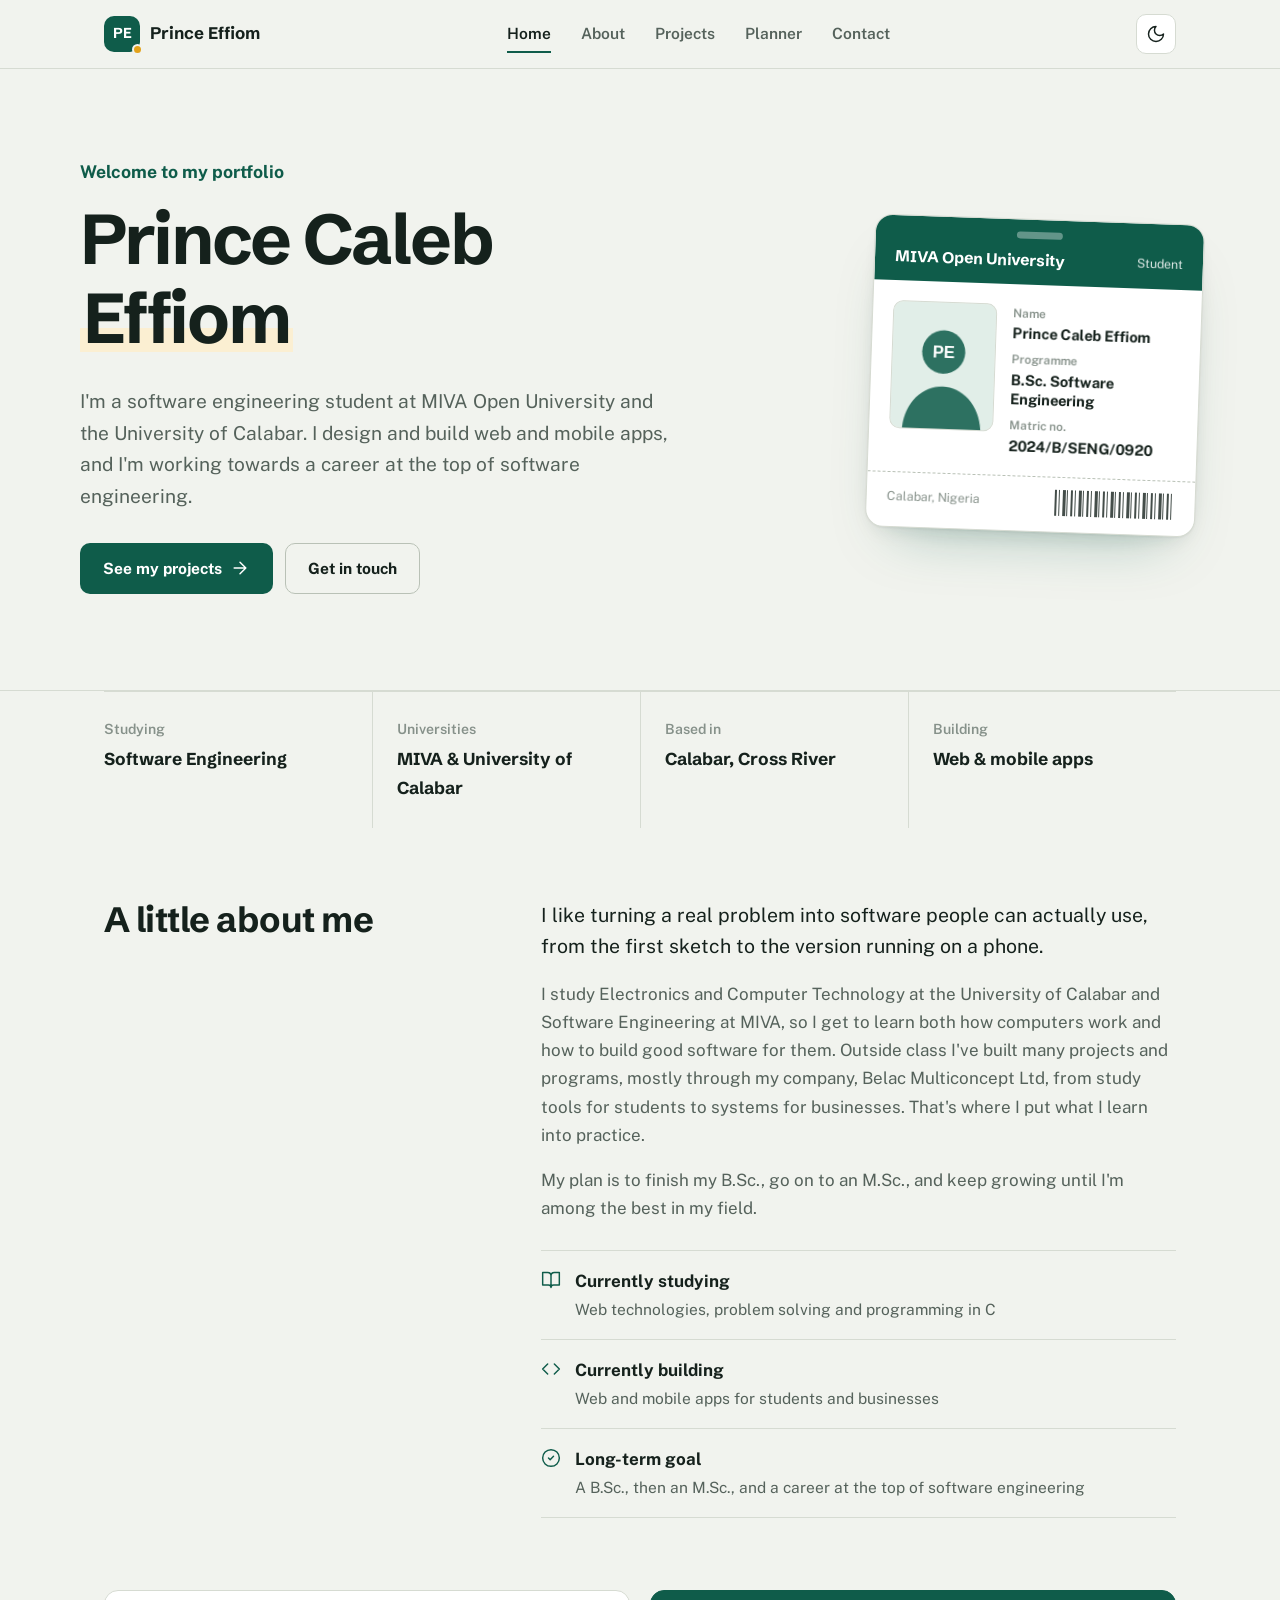
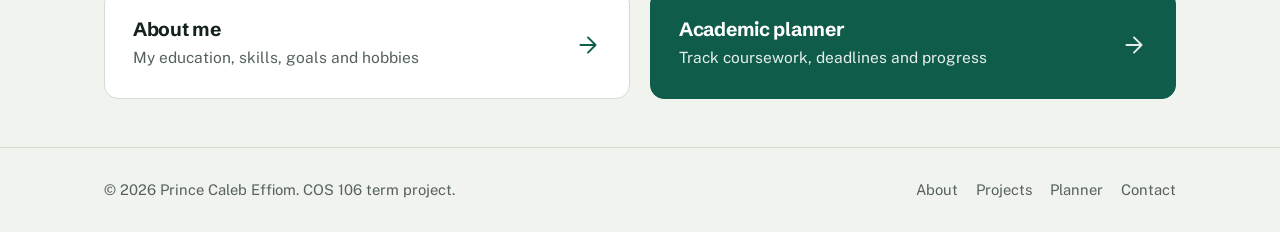
==== index.html @ 169dd429 "COS 106 portfolio and academic planner website" ====
<!DOCTYPE html>
<html lang="en">
<head>
  <meta charset="UTF-8">
  <meta name="viewport" content="width=device-width, initial-scale=1">
  <title>Prince Caleb Effiom | Software Engineering Student</title>
  <meta name="description" content="Portfolio of Prince Caleb Effiom, a Software Engineering student at MIVA Open University who builds web and mobile products in Calabar.">
  <link rel="icon" href="images/favicon.svg" type="image/svg+xml">
  <link rel="preconnect" href="https://fonts.googleapis.com">
  <link rel="preconnect" href="https://fonts.gstatic.com" crossorigin>
  <link href="https://fonts.googleapis.com/css2?family=Public+Sans:wght@400;500;600;700&family=Schibsted+Grotesk:wght@500;600;700;800&display=swap" rel="stylesheet">
  <link rel="stylesheet" href="css/style.css">
  <script src="js/main.js"></script>
</head>
<body>
  <a class="skip-link" href="#main">Skip to content</a>

  <header class="site-header">
    <nav class="container nav-bar" aria-label="Main">
      <a class="brand" href="index.html">
        <span class="brand-mark" aria-hidden="true">PE</span>
        <span>Prince Effiom</span>
      </a>
      <ul class="nav-links" id="nav-links">
        <li><a href="index.html" aria-current="page">Home</a></li>
        <li><a href="about.html">About</a></li>
        <li><a href="projects.html">Projects</a></li>
        <li><a href="planner.html">Planner</a></li>
        <li><a href="contact.html">Contact</a></li>
      </ul>
      <div class="nav-tools">
        <button class="icon-btn theme-toggle" type="button" aria-label="Switch theme">
          <svg class="icon icon-moon" viewBox="0 0 24 24" aria-hidden="true"><path d="M12 3a6 6 0 0 0 9 9 9 9 0 1 1-9-9Z"/></svg>
          <svg class="icon icon-sun" viewBox="0 0 24 24" aria-hidden="true"><circle cx="12" cy="12" r="4"/><path d="M12 2v2M12 20v2M4.93 4.93l1.41 1.41M17.66 17.66l1.41 1.41M2 12h2M20 12h2M6.34 17.66l-1.41 1.41M19.07 4.93l-1.41 1.41"/></svg>
        </button>
        <button class="icon-btn menu-toggle" type="button" aria-label="Open menu" aria-expanded="false" aria-controls="nav-links">
          <svg class="icon icon-menu" viewBox="0 0 24 24" aria-hidden="true"><path d="M4 6h16M4 12h16M4 18h16"/></svg>
          <svg class="icon icon-close" viewBox="0 0 24 24" aria-hidden="true"><path d="M18 6 6 18M6 6l12 12"/></svg>
        </button>
      </div>
    </nav>
  </header>

  <main id="main">
    <section class="hero">
      <div class="container hero-grid">
        <div class="hero-copy">
          <p class="hello">Welcome to my portfolio</p>
          <h1><span>Prince Caleb</span> <span class="marked">Effiom</span></h1>
          <p class="welcome">I'm a software engineering student at MIVA Open University and the University of Calabar. I design and build web and mobile apps, and I'm working towards a career at the top of software engineering.</p>
          <div class="hero-actions">
            <a class="btn btn-primary" href="projects.html">
              See my projects
              <svg class="icon" viewBox="0 0 24 24" aria-hidden="true"><path d="M5 12h14M12 5l7 7-7 7"/></svg>
            </a>
            <a class="btn btn-ghost" href="contact.html">Get in touch</a>
          </div>
        </div>

        <div class="id-card-wrap">
          <figure class="id-card">
            <div class="id-head">
              <strong>MIVA Open University</strong>
              <span>Student</span>
            </div>
            <div class="id-body">
              <img src="images/profile.svg" alt="Photo of Prince Caleb Effiom" width="104" height="128">
              <dl>
                <div><dt>Name</dt><dd>Prince Caleb Effiom</dd></div>
                <div><dt>Programme</dt><dd>B.Sc. Software Engineering</dd></div>
                <div><dt>Matric no.</dt><dd>2024/B/SENG/0920</dd></div>
              </dl>
            </div>
            <figcaption class="id-foot">
              <small>Calabar, Nigeria</small>
              <span class="barcode" aria-hidden="true"></span>
            </figcaption>
          </figure>
        </div>
      </div>
    </section>

    <section class="container" aria-label="Key facts">
      <dl class="facts">
        <div><dt>Studying</dt><dd>Software Engineering</dd></div>
        <div><dt>Universities</dt><dd>MIVA &amp; University of Calabar</dd></div>
        <div><dt>Based in</dt><dd>Calabar, Cross River</dd></div>
        <div><dt>Building</dt><dd>Web &amp; mobile apps</dd></div>
      </dl>
    </section>

    <section class="section">
      <div class="container bio-grid">
        <h2>A little about me</h2>
        <div class="bio-text">
          <p>I like turning a real problem into software people can actually use, from the first sketch to the version running on a phone.</p>
          <p>I study Electronics and Computer Technology at the University of Calabar and Software Engineering at MIVA, so I get to learn both how computers work and how to build good software for them. Outside class I've built many projects and programs, mostly through my company, Belac Multiconcept Ltd, from study tools for students to systems for businesses. That's where I put what I learn into practice.</p>
          <p>My plan is to finish my B.Sc., go on to an M.Sc., and keep growing until I'm among the best in my field.</p>
          <ul class="focus-list">
            <li>
              <svg class="icon" viewBox="0 0 24 24" aria-hidden="true"><path d="M2 3h6a4 4 0 0 1 4 4v14a3 3 0 0 0-3-3H2zM22 3h-6a4 4 0 0 0-4 4v14a3 3 0 0 1 3-3h7z"/></svg>
              <div><strong>Currently studying</strong><span>Web technologies, problem solving and programming in C</span></div>
            </li>
            <li>
              <svg class="icon" viewBox="0 0 24 24" aria-hidden="true"><path d="m16 18 6-6-6-6M8 6l-6 6 6 6"/></svg>
              <div><strong>Currently building</strong><span>Web and mobile apps for students and businesses</span></div>
            </li>
            <li>
              <svg class="icon" viewBox="0 0 24 24" aria-hidden="true"><circle cx="12" cy="12" r="10"/><path d="m9 12 2 2 4-4"/></svg>
              <div><strong>Long-term goal</strong><span>A B.Sc., then an M.Sc., and a career at the top of software engineering</span></div>
            </li>
          </ul>
        </div>
      </div>
    </section>

    <section class="container" aria-label="Explore the site">
      <div class="next-links">
        <a class="next-link" href="about.html">
          <div>
            <h3>About me</h3>
            <p>My education, skills, goals and hobbies</p>
          </div>
          <svg class="icon" viewBox="0 0 24 24" aria-hidden="true"><path d="M5 12h14M12 5l7 7-7 7"/></svg>
        </a>
        <a class="next-link alt" href="planner.html">
          <div>
            <h3>Academic planner</h3>
            <p>Track coursework, deadlines and progress</p>
          </div>
          <svg class="icon" viewBox="0 0 24 24" aria-hidden="true"><path d="M5 12h14M12 5l7 7-7 7"/></svg>
        </a>
      </div>
    </section>
  </main>

  <footer class="site-footer">
    <div class="container footer-row">
      <p>&copy; <span id="year">2026</span> Prince Caleb Effiom. COS 106 term project.</p>
      <ul class="footer-links">
        <li><a href="about.html">About</a></li>
        <li><a href="projects.html">Projects</a></li>
        <li><a href="planner.html">Planner</a></li>
        <li><a href="contact.html">Contact</a></li>
      </ul>
    </div>
  </footer>
</body>
</html>
---- css/style.css ----
/* COS 106 portfolio - main stylesheet */

/* colour tokens */
:root {
  --bg: #f1f3ee;
  --bg-sunk: #e7eae3;
  --surface: #ffffff;
  --ink: #15211c;
  --muted: #55625b;
  --faint: #86918a;
  --line: #d6dbd2;
  --line-strong: #b9c1b6;
  --green: #0f5c4a;
  --green-dark: #0a4537;
  --green-soft: #e1eee8;
  --gold: #e3a21a;
  --gold-soft: #fbefd2;
  --danger: #c23b3b;
  --danger-soft: #f8e3e1;
  --ok: #1f7a4d;
  --on-green: #ffffff;
  --shadow: 0 1px 2px rgba(21, 33, 28, 0.06), 0 8px 24px -12px rgba(21, 33, 28, 0.18);
  --radius: 14px;
  color-scheme: light;
}

:root[data-theme="dark"] {
  --bg: #0f1613;
  --bg-sunk: #0b110e;
  --surface: #17211d;
  --ink: #e6ece8;
  --muted: #a3b0a9;
  --faint: #6f7c75;
  --line: #26332d;
  --line-strong: #3a4a42;
  --green: #4fc3a1;
  --green-dark: #7fd8bc;
  --green-soft: #173229;
  --gold: #f2b84b;
  --gold-soft: #3a2f17;
  --danger: #f07a72;
  --danger-soft: #3a1d1b;
  --ok: #5fd39a;
  --on-green: #0b1a14;
  --shadow: 0 1px 2px rgba(0, 0, 0, 0.3), 0 12px 28px -16px rgba(0, 0, 0, 0.6);
  color-scheme: dark;
}

/* base */
*,
*::before,
*::after { box-sizing: border-box; }

html { scroll-behavior: smooth; -webkit-text-size-adjust: 100%; }

body {
  margin: 0;
  min-height: 100vh;
  display: flex;
  flex-direction: column;
  background: var(--bg);
  color: var(--ink);
  font-family: "Public Sans", system-ui, sans-serif;
  font-size: 1.0625rem;
  line-height: 1.65;
  overflow-x: hidden;
  transition: background-color 0.3s ease, color 0.3s ease;
}

img, video { max-width: 100%; height: auto; display: block; }

h1, h2, h3 {
  font-family: "Schibsted Grotesk", "Public Sans", sans-serif;
  line-height: 1.12;
  letter-spacing: -0.015em;
  margin: 0 0 0.55em;
  font-weight: 700;
}
h1 { font-size: clamp(2.5rem, 6.4vw, 4.4rem); letter-spacing: -0.03em; }
h2 { font-size: clamp(1.6rem, 3.2vw, 2.2rem); }
h3 { font-size: 1.2rem; }
p { margin: 0 0 1em; }

a { color: var(--green); text-underline-offset: 3px; text-decoration-thickness: 1.5px; }
a:hover { color: var(--green-dark); }

:focus-visible {
  outline: 3px solid var(--gold);
  outline-offset: 2px;
  border-radius: 6px;
}

.skip-link {
  position: absolute;
  left: 16px;
  top: -60px;
  padding: 10px 16px;
  background: var(--ink);
  color: var(--bg);
  border-radius: 10px;
  z-index: 100;
  transition: top 0.2s ease;
}
.skip-link:focus { top: 12px; color: var(--bg); }

.container {
  width: 100%;
  max-width: 1120px;
  margin: 0 auto;
  padding: 0 24px;
}

main { flex: 1; }

.icon {
  width: 20px;
  height: 20px;
  fill: none;
  stroke: currentColor;
  stroke-width: 1.75;
  stroke-linecap: round;
  stroke-linejoin: round;
  flex-shrink: 0;
}

/* yellow highlight behind my surname */
.marked {
  background: linear-gradient(transparent 62%, var(--gold-soft) 62%, var(--gold-soft) 92%, transparent 92%);
  padding: 0 0.04em;
}

/* header & navigation */
.site-header {
  position: sticky;
  top: 0;
  z-index: 50;
  background: color-mix(in srgb, var(--bg) 88%, transparent);
  backdrop-filter: blur(10px);
  -webkit-backdrop-filter: blur(10px);
  border-bottom: 1px solid var(--line);
}

.nav-bar {
  display: flex;
  align-items: center;
  justify-content: space-between;
  gap: 16px;
  height: 68px;
}

.brand {
  display: flex;
  align-items: center;
  gap: 10px;
  color: var(--ink);
  text-decoration: none;
  font-family: "Schibsted Grotesk", sans-serif;
  font-weight: 700;
  font-size: 1.05rem;
}
.brand:hover { color: var(--ink); }
.brand-mark {
  width: 36px;
  height: 36px;
  border-radius: 10px;
  display: grid;
  place-items: center;
  background: var(--green);
  color: var(--on-green);
  font-size: 0.9rem;
  position: relative;
}
.brand-mark::after {
  content: "";
  position: absolute;
  right: -3px;
  bottom: -3px;
  width: 11px;
  height: 11px;
  border-radius: 50%;
  background: var(--gold);
  border: 2px solid var(--bg);
}

.nav-links {
  display: flex;
  align-items: center;
  gap: 2px;
  list-style: none;
  margin: 0;
  padding: 0;
}
.nav-links a {
  position: relative;
  display: block;
  padding: 8px 14px;
  color: var(--muted);
  text-decoration: none;
  font-weight: 600;
  font-size: 0.97rem;
  transition: color 0.2s ease;
}
.nav-links a::after {
  content: "";
  position: absolute;
  left: 14px;
  right: 14px;
  bottom: 2px;
  height: 2px;
  background: var(--gold);
  transform: scaleX(0);
  transform-origin: left;
  transition: transform 0.3s ease;
}
.nav-links a:hover { color: var(--ink); }
.nav-links a:hover::after { transform: scaleX(1); }
.nav-links a[aria-current="page"] { color: var(--ink); }
.nav-links a[aria-current="page"]::after { transform: scaleX(1); background: var(--green); }

.nav-tools { display: flex; align-items: center; gap: 8px; }

.icon-btn {
  width: 40px;
  height: 40px;
  display: grid;
  place-items: center;
  border-radius: 10px;
  border: 1px solid var(--line);
  background: var(--surface);
  color: var(--ink);
  cursor: pointer;
  transition: border-color 0.2s ease;
}
.icon-btn:hover { border-color: var(--line-strong); }

.theme-toggle .icon-sun { display: none; }
:root[data-theme="dark"] .theme-toggle .icon-sun { display: block; }
:root[data-theme="dark"] .theme-toggle .icon-moon { display: none; }

.menu-toggle { display: none; }
.menu-toggle .icon-close { display: none; }
.menu-toggle[aria-expanded="true"] .icon-close { display: block; }
.menu-toggle[aria-expanded="true"] .icon-menu { display: none; }

/* buttons */
.btn {
  display: inline-flex;
  align-items: center;
  justify-content: center;
  gap: 8px;
  padding: 12px 22px;
  border-radius: 10px;
  border: 1.5px solid transparent;
  font: inherit;
  font-weight: 700;
  font-size: 0.97rem;
  text-decoration: none;
  cursor: pointer;
  transition: background-color 0.2s ease, border-color 0.2s ease, color 0.2s ease;
}
.btn-primary { background: var(--green); color: var(--on-green); }
.btn-primary:hover { background: var(--green-dark); color: var(--on-green); }
.btn-ghost { background: transparent; color: var(--ink); border-color: var(--line-strong); }
.btn-ghost:hover { color: var(--ink); border-color: var(--ink); }
.btn-sm { padding: 8px 14px; font-size: 0.9rem; }
.btn-block { width: 100%; }

/* page sections */
.section { padding: 72px 0; }
.section + .section { padding-top: 0; }
.page-head + .section { padding-top: 48px; }

.page-head {
  padding: 64px 0 36px;
  border-bottom: 1px solid var(--line);
  margin-bottom: 8px;
}
.page-head h1 { font-size: clamp(2.2rem, 5vw, 3.4rem); max-width: 18ch; }
.page-head p { color: var(--muted); font-size: 1.15rem; max-width: 60ch; margin: 0; }

.section-title {
  display: flex;
  align-items: baseline;
  justify-content: space-between;
  gap: 16px;
  margin-bottom: 24px;
}
.section-title h2 { margin: 0; }
.section-title p { margin: 0; color: var(--muted); }

.panel {
  background: var(--surface);
  border: 1px solid var(--line);
  border-radius: var(--radius);
  padding: 28px;
  box-shadow: var(--shadow);
}
.panel h2 { font-size: 1.4rem; }

/* home */
.hero { border-bottom: 1px solid var(--line); }

.hero-grid {
  display: grid;
  grid-template-columns: 1.3fr 0.7fr;
  align-items: center;
  gap: 56px;
  padding: 88px 0 96px;
}

.hello { color: var(--green); font-weight: 700; font-size: 1.1rem; margin-bottom: 14px; }
.hero h1 { margin-bottom: 0.4em; }
.hero h1 span { display: block; width: fit-content; }
.hero .welcome { font-size: 1.2rem; color: var(--muted); max-width: 50ch; margin-bottom: 30px; }
.hero-actions { display: flex; flex-wrap: wrap; gap: 12px; }

/* id card in the hero */
.id-card {
  position: relative;
  width: min(330px, 100%);
  justify-self: end;
  margin: 0;
  background: var(--surface);
  border: 1px solid var(--line);
  border-radius: 18px;
  box-shadow: var(--shadow), 0 30px 60px -30px rgba(15, 92, 74, 0.35);
  overflow: hidden;
  transform: rotate(2deg);
  transition: transform 0.5s ease;
}
.id-card:hover { transform: rotate(0deg); }
.id-card::before {
  /* lanyard slot */
  content: "";
  position: absolute;
  top: 12px;
  left: 50%;
  width: 46px;
  height: 7px;
  margin-left: -23px;
  border-radius: 6px;
  background: rgba(255, 255, 255, 0.35);
}
.id-head {
  background: var(--green);
  color: var(--on-green);
  padding: 30px 20px 14px;
  display: flex;
  justify-content: space-between;
  align-items: flex-end;
  gap: 10px;
}
:root[data-theme="dark"] .id-head { background: #1d4a3d; color: #e6ece8; }
.id-head strong { font-family: "Schibsted Grotesk", sans-serif; font-size: 0.98rem; line-height: 1.2; }
.id-head span { font-size: 0.78rem; opacity: 0.85; white-space: nowrap; }
.id-body { padding: 20px; display: grid; grid-template-columns: 104px 1fr; gap: 16px; align-items: start; }
.id-body img {
  width: 104px;
  height: 128px;
  object-fit: cover;
  border-radius: 10px;
  background: var(--bg-sunk);
  border: 1px solid var(--line);
}
.id-body dl { margin: 0; display: grid; gap: 8px; }
.id-body dt { font-size: 0.74rem; color: var(--faint); font-weight: 600; }
.id-body dd { margin: 0; font-weight: 700; font-size: 0.92rem; line-height: 1.3; overflow-wrap: anywhere; }
.id-foot {
  display: flex;
  justify-content: space-between;
  align-items: center;
  gap: 12px;
  padding: 12px 20px 16px;
  border-top: 1px dashed var(--line-strong);
}
.id-foot small { color: var(--faint); font-size: 0.78rem; }
.barcode {
  height: 26px;
  width: 120px;
  background: repeating-linear-gradient(90deg,
    var(--ink) 0 2px, transparent 2px 4px,
    var(--ink) 4px 5px, transparent 5px 8px,
    var(--ink) 8px 11px, transparent 11px 12px,
    var(--ink) 12px 13px, transparent 13px 16px);
  opacity: 0.8;
}

/* key facts */
.facts {
  display: grid;
  grid-template-columns: repeat(4, 1fr);
  margin: 0;
  border-top: 1px solid var(--line);
}
.facts div { padding: 26px 24px 26px 0; }
.facts div + div { padding-left: 24px; border-left: 1px solid var(--line); }
.facts dt { color: var(--faint); font-size: 0.88rem; font-weight: 600; margin-bottom: 4px; }
.facts dd { margin: 0; font-family: "Schibsted Grotesk", sans-serif; font-weight: 700; font-size: 1.08rem; }

.bio-grid {
  display: grid;
  grid-template-columns: 0.75fr 1.25fr;
  gap: 56px;
  align-items: start;
}
.bio-text p { color: var(--muted); }
.bio-text p:first-child { color: var(--ink); font-size: 1.22rem; line-height: 1.55; }

.focus-list {
  list-style: none;
  margin: 28px 0 0;
  padding: 0;
  border-top: 1px solid var(--line);
}
.focus-list li {
  display: flex;
  gap: 14px;
  align-items: flex-start;
  padding: 16px 0;
  border-bottom: 1px solid var(--line);
}
.focus-list .icon { color: var(--green); margin-top: 3px; }
.focus-list strong { display: block; }
.focus-list span { color: var(--muted); font-size: 0.97rem; }

.next-links {
  display: grid;
  grid-template-columns: repeat(2, 1fr);
  gap: 20px;
}
.next-link {
  display: flex;
  justify-content: space-between;
  align-items: center;
  gap: 16px;
  padding: 28px;
  border-radius: var(--radius);
  border: 1px solid var(--line);
  background: var(--surface);
  color: var(--ink);
  text-decoration: none;
  transition: border-color 0.25s ease;
}
.next-link:hover { color: var(--ink); border-color: var(--green); }
.next-link h3 { margin-bottom: 4px; }
.next-link p { margin: 0; color: var(--muted); font-size: 0.97rem; }
.next-link .icon { width: 26px; height: 26px; color: var(--green); transition: transform 0.3s ease; }
.next-link:hover .icon { transform: translateX(4px); }
.next-link.alt { background: var(--green); border-color: var(--green); color: var(--on-green); }
.next-link.alt:hover { color: var(--on-green); border-color: var(--green-dark); background: var(--green-dark); }
.next-link.alt p, .next-link.alt .icon { color: var(--on-green); opacity: 0.9; }

/* about */
.about-grid {
  display: grid;
  grid-template-columns: 1fr 1fr;
  gap: 24px;
}

.timeline { list-style: none; margin: 0; padding: 0 0 0 28px; position: relative; }
.timeline::before {
  content: "";
  position: absolute;
  left: 6px;
  top: 10px;
  bottom: 10px;
  width: 2px;
  background: var(--line-strong);
}
.timeline li { position: relative; padding-bottom: 26px; }
.timeline li:last-child { padding-bottom: 0; }
.timeline li::before {
  content: "";
  position: absolute;
  left: -28px;
  top: 7px;
  width: 14px;
  height: 14px;
  border-radius: 50%;
  background: var(--surface);
  border: 3px solid var(--green);
}
.timeline li.current::before { background: var(--gold); border-color: var(--gold); }
.timeline .when { color: var(--faint); font-size: 0.9rem; font-weight: 600; }
.timeline h3 { margin: 2px 0 4px; }
.timeline p { color: var(--muted); margin: 0; font-size: 0.98rem; }

.aims { margin: 0; padding-left: 1.2em; color: var(--muted); }
.aims li { margin-bottom: 10px; }
.aims li::marker { color: var(--gold); }

/* skills table */
.table-wrap {
  overflow-x: auto;
  border: 1px solid var(--line);
  border-radius: var(--radius);
  background: var(--surface);
  box-shadow: var(--shadow);
}
table { width: 100%; border-collapse: collapse; min-width: 600px; }
caption {
  caption-side: bottom;
  text-align: left;
  padding: 14px 24px;
  color: var(--faint);
  font-size: 0.9rem;
  border-top: 1px solid var(--line);
}
th, td { padding: 14px 24px; text-align: left; vertical-align: middle; }
thead th {
  background: var(--bg-sunk);
  color: var(--muted);
  font-size: 0.88rem;
  font-weight: 700;
}
tbody tr { transition: background-color 0.2s ease; }
tbody tr:hover { background: var(--green-soft); }
tbody tr + tr td, tbody tr + tr th { border-top: 1px solid var(--line); }
tbody th { font-weight: 700; }
td.used { color: var(--muted); font-size: 0.97rem; }

.level {
  display: inline-flex;
  align-items: center;
  gap: 8px;
  white-space: nowrap;
  font-size: 0.9rem;
  font-weight: 600;
}
.level i {
  display: inline-block;
  width: 8px;
  height: 8px;
  border-radius: 50%;
  background: var(--line-strong);
}
.level i.on { background: var(--green); }

.hobbies {
  display: flex;
  flex-wrap: wrap;
  gap: 10px;
  list-style: none;
  margin: 0;
  padding: 0;
}
.hobbies li {
  display: inline-flex;
  align-items: center;
  gap: 8px;
  padding: 9px 16px;
  border-radius: 999px;
  border: 1px solid var(--line-strong);
  background: var(--surface);
  font-weight: 600;
  font-size: 0.95rem;
}
.hobbies .icon { width: 18px; height: 18px; color: var(--green); }

/* projects */
.project {
  display: grid;
  grid-template-columns: 1.1fr 0.9fr;
  gap: 48px;
  align-items: center;
  padding: 56px 0;
}
.project + .project { border-top: 1px solid var(--line); }
.project:nth-of-type(even) .project-shot { order: 2; }

.project-shot {
  margin: 0;
  border-radius: 12px;
  overflow: hidden;
  border: 1px solid var(--line-strong);
  box-shadow: var(--shadow);
  background: var(--surface);
}
.browser-bar {
  display: flex;
  align-items: center;
  gap: 6px;
  padding: 9px 12px;
  border-bottom: 1px solid var(--line);
  background: var(--bg-sunk);
}
.browser-bar i { width: 9px; height: 9px; border-radius: 50%; background: var(--line-strong); }
.browser-bar span {
  margin-left: 10px;
  flex: 1;
  padding: 2px 10px;
  border-radius: 6px;
  background: var(--surface);
  color: var(--faint);
  font-size: 0.78rem;
  white-space: nowrap;
  overflow: hidden;
  text-overflow: ellipsis;
}
.project-shot img {
  width: 100%;
  aspect-ratio: 16 / 10;
  object-fit: cover;
  object-position: top;
}

.project-kind { color: var(--green); font-weight: 700; font-size: 0.95rem; margin-bottom: 6px; }
.project p { color: var(--muted); }
.project ul.points { margin: 0 0 18px; padding-left: 1.2em; color: var(--muted); }
.project ul.points li { margin-bottom: 6px; }
.project ul.points li::marker { color: var(--gold); }
.tags { display: flex; flex-wrap: wrap; gap: 8px; list-style: none; margin: 0 0 22px; padding: 0; }
.tags li {
  padding: 3px 11px;
  border-radius: 6px;
  background: var(--bg-sunk);
  font-size: 0.85rem;
  font-weight: 600;
  color: var(--ink);
}
.project-links { display: flex; flex-wrap: wrap; gap: 10px; }

/* smaller cards for the belac ventures */
.ventures { border-top: 1px solid var(--line); padding-top: 56px; }
.venture-grid {
  display: grid;
  grid-template-columns: repeat(3, 1fr);
  gap: 20px;
}
.venture {
  display: flex;
  flex-direction: column;
  background: var(--surface);
  border: 1px solid var(--line);
  border-radius: var(--radius);
  overflow: hidden;
  transition: border-color 0.25s ease;
}
.venture:hover { border-color: var(--green); }
.venture img {
  width: 100%;
  aspect-ratio: 16 / 10;
  object-fit: cover;
  object-position: top;
  border-bottom: 1px solid var(--line);
}
.venture-body { padding: 20px 22px 24px; display: flex; flex-direction: column; flex: 1; }
.venture-body h3 { margin-bottom: 8px; }
.venture-body p { color: var(--muted); font-size: 0.97rem; }
.venture-body .tags { margin-bottom: 16px; }
.venture-body a { margin-top: auto; font-weight: 700; }

.media-panel {
  display: grid;
  grid-template-columns: 0.8fr 1.2fr;
  gap: 40px;
  align-items: center;
}
.media-panel video {
  width: 100%;
  border-radius: 12px;
  border: 1px solid var(--line-strong);
  background: var(--bg-sunk);
}

/* planner */
.planner-layout {
  display: grid;
  grid-template-columns: 350px 1fr;
  gap: 24px;
  align-items: start;
}

.progress {
  display: flex;
  align-items: center;
  gap: 18px;
  padding-bottom: 22px;
  margin-bottom: 22px;
  border-bottom: 1px solid var(--line);
}
.progress svg { width: 80px; height: 80px; transform: rotate(-90deg); flex-shrink: 0; }
.progress circle { fill: none; stroke-width: 8; }
.progress .track { stroke: var(--bg-sunk); }
.progress .value { stroke: var(--green); stroke-linecap: round; transition: stroke-dashoffset 0.6s ease; }
.progress strong { font-family: "Schibsted Grotesk", sans-serif; font-size: 1.7rem; display: block; line-height: 1.1; }
.progress span { color: var(--muted); font-size: 0.94rem; }

/* forms (planner + contact) */
.field { display: grid; gap: 6px; margin-bottom: 16px; }
.field label { font-weight: 700; font-size: 0.94rem; }
.field-row { display: grid; grid-template-columns: 1fr 1fr; gap: 12px; }

input, select, textarea {
  width: 100%;
  font: inherit;
  font-size: 1rem;
  color: var(--ink);
  background: var(--surface);
  border: 1.5px solid var(--line-strong);
  border-radius: 10px;
  padding: 11px 14px;
  transition: border-color 0.2s ease, box-shadow 0.2s ease;
}
textarea { min-height: 150px; resize: vertical; }
input::placeholder, textarea::placeholder { color: var(--faint); }
input:focus, select:focus, textarea:focus {
  outline: none;
  border-color: var(--green);
  box-shadow: 0 0 0 3px var(--green-soft);
}

.field.has-error input,
.field.has-error textarea { border-color: var(--danger); box-shadow: 0 0 0 3px var(--danger-soft); }
.error-text { color: var(--danger); font-size: 0.88rem; font-weight: 600; }
.error-text:empty { display: none; }
.hint { color: var(--faint); font-size: 0.85rem; }

.toolbar {
  display: flex;
  flex-wrap: wrap;
  justify-content: space-between;
  align-items: center;
  gap: 12px;
  margin-bottom: 18px;
}
.toolbar h2 { margin: 0; }
.filters { display: flex; gap: 4px; padding: 4px; border-radius: 10px; background: var(--bg-sunk); }
.filters button {
  font: inherit;
  font-weight: 700;
  font-size: 0.9rem;
  padding: 6px 14px;
  border-radius: 7px;
  border: 0;
  background: transparent;
  color: var(--muted);
  cursor: pointer;
  transition: background-color 0.2s ease, color 0.2s ease;
}
.filters button[aria-pressed="true"] { background: var(--surface); color: var(--ink); box-shadow: var(--shadow); }
.filters b { font-weight: 600; color: var(--faint); margin-left: 4px; }

.task-list { list-style: none; margin: 0; padding: 0; display: grid; gap: 10px; }
.task {
  display: grid;
  grid-template-columns: auto 1fr auto;
  align-items: center;
  gap: 14px;
  padding: 14px 16px;
  border-radius: 12px;
  background: var(--surface);
  border: 1px solid var(--line);
  border-left: 4px solid var(--prio, var(--line-strong));
  animation: task-in 0.3s ease-out;
  transition: opacity 0.25s ease, transform 0.25s ease;
}
.task[data-priority="high"] { --prio: var(--danger); }
.task[data-priority="medium"] { --prio: var(--gold); }
.task[data-priority="low"] { --prio: var(--green); }
@keyframes task-in { from { opacity: 0; transform: translateY(6px); } to { opacity: 1; transform: none; } }
.task.removing { opacity: 0; transform: translateX(16px); }

.check {
  width: 26px;
  height: 26px;
  border-radius: 7px;
  border: 2px solid var(--line-strong);
  background: transparent;
  display: grid;
  place-items: center;
  cursor: pointer;
  color: transparent;
  transition: background-color 0.2s ease, border-color 0.2s ease, color 0.2s ease;
}
.check:hover { border-color: var(--green); }
.check .icon { width: 16px; height: 16px; stroke-width: 2.6; }
.task.done .check { background: var(--green); border-color: var(--green); color: var(--on-green); }
.task-title { font-weight: 700; overflow-wrap: anywhere; }
.task.done .task-title { text-decoration: line-through; color: var(--faint); }
.task-meta { display: flex; flex-wrap: wrap; gap: 4px 14px; color: var(--muted); font-size: 0.86rem; margin-top: 2px; }
.task-meta .course { font-weight: 700; color: var(--green); }
.task-meta .overdue { color: var(--danger); font-weight: 700; }
.delete-btn {
  border: 0;
  background: transparent;
  color: var(--faint);
  width: 38px;
  height: 38px;
  border-radius: 10px;
  display: grid;
  place-items: center;
  cursor: pointer;
  transition: color 0.2s ease, background-color 0.2s ease;
}
.delete-btn:hover { color: var(--danger); background: var(--danger-soft); }

.empty-state {
  text-align: center;
  padding: 40px 20px;
  border: 1.5px dashed var(--line-strong);
  border-radius: 12px;
  color: var(--muted);
}
.empty-state .icon { width: 34px; height: 34px; margin: 0 auto 10px; color: var(--green); }
.empty-state strong { display: block; color: var(--ink); }

.planner-footer { display: flex; justify-content: space-between; align-items: center; gap: 12px; margin-top: 16px; color: var(--faint); font-size: 0.88rem; }
.link-btn {
  border: 0;
  background: none;
  color: var(--muted);
  font: inherit;
  font-size: 0.92rem;
  font-weight: 600;
  cursor: pointer;
  text-decoration: underline;
  text-underline-offset: 3px;
  padding: 4px 0;
}
.link-btn:hover { color: var(--danger); }
.link-btn:disabled { opacity: 0.4; cursor: default; color: var(--muted); }

/* contact */
.contact-layout {
  display: grid;
  grid-template-columns: 1fr 1.35fr;
  gap: 24px;
  align-items: start;
}
.contact-list { list-style: none; margin: 0 0 24px; padding: 0; display: grid; gap: 18px; }
.contact-list li { display: flex; gap: 14px; align-items: center; }
.contact-list .icon-box {
  width: 44px;
  height: 44px;
  border-radius: 12px;
  display: grid;
  place-items: center;
  background: var(--green-soft);
  color: var(--green);
  flex-shrink: 0;
}
.contact-list small { display: block; color: var(--faint); font-weight: 600; font-size: 0.84rem; }
.contact-list a, .contact-list span { font-weight: 700; color: var(--ink); overflow-wrap: anywhere; }
.contact-list a:hover { color: var(--green); }
.note { color: var(--muted); font-size: 0.94rem; margin: 0; }

.form-success {
  display: none;
  gap: 12px;
  align-items: flex-start;
  padding: 16px 18px;
  margin-bottom: 18px;
  border-radius: 12px;
  background: var(--green-soft);
  border: 1px solid color-mix(in srgb, var(--green) 35%, transparent);
}
.form-success.show { display: flex; animation: task-in 0.3s ease-out; }
.form-success .icon { color: var(--green); margin-top: 3px; }
.form-success p { margin: 0; }

/* footer */
.site-footer {
  border-top: 1px solid var(--line);
  padding: 30px 0;
  margin-top: 48px;
  color: var(--muted);
  font-size: 0.92rem;
}
.footer-row {
  display: flex;
  flex-wrap: wrap;
  justify-content: space-between;
  align-items: center;
  gap: 12px 24px;
}
.footer-row p { margin: 0; }
.footer-links { display: flex; flex-wrap: wrap; gap: 6px 18px; list-style: none; margin: 0; padding: 0; }
.footer-links a { color: var(--muted); text-decoration: none; }
.footer-links a:hover { color: var(--ink); text-decoration: underline; }

/* motion */
.hero-copy > *, .id-card-wrap { animation: rise 0.7s ease-out both; }
.hero-copy > *:nth-child(2) { animation-delay: 0.06s; }
.hero-copy > *:nth-child(3) { animation-delay: 0.12s; }
.hero-copy > *:nth-child(4) { animation-delay: 0.18s; }
.id-card-wrap { animation-delay: 0.25s; display: flex; justify-content: flex-end; }
@keyframes rise { from { opacity: 0; transform: translateY(14px); } to { opacity: 1; transform: none; } }

/* responsive */
@media (max-width: 960px) {
  .hero-grid { grid-template-columns: 1fr; padding: 48px 0 80px; gap: 48px; }
  .id-card-wrap { justify-content: flex-start; }
  .id-card { justify-self: start; transform: rotate(-1.5deg); }
  .facts { grid-template-columns: repeat(2, 1fr); }
  .facts div, .facts div + div { padding: 20px 16px; border-left: 0; }
  .facts div:nth-child(even) { border-left: 1px solid var(--line); }
  .facts div:nth-child(-n+2) { border-bottom: 1px solid var(--line); }
  .bio-grid, .about-grid, .media-panel, .contact-layout { grid-template-columns: 1fr; gap: 28px; }
  .project { grid-template-columns: 1fr; gap: 24px; padding: 40px 0; }
  .project:nth-of-type(even) .project-shot { order: 0; }
  .venture-grid { grid-template-columns: 1fr 1fr; }
  .planner-layout { grid-template-columns: 1fr; }
}

@media (max-width: 760px) {
  .container { padding-left: 16px; padding-right: 16px; }
  .menu-toggle { display: grid; }
  .nav-links {
    position: fixed;
    top: 68px;
    left: 0;
    right: 0;
    flex-direction: column;
    align-items: stretch;
    gap: 0;
    padding: 8px 16px 16px;
    background: var(--bg);
    border-bottom: 1px solid var(--line);
    box-shadow: var(--shadow);
    transform: translateY(-8px);
    opacity: 0;
    visibility: hidden;
    transition: opacity 0.25s ease, transform 0.25s ease, visibility 0.25s;
  }
  .nav-links.open { transform: none; opacity: 1; visibility: visible; }
  .nav-links li + li { border-top: 1px solid var(--line); }
  .nav-links a { padding: 14px 4px; font-size: 1.08rem; }
  .nav-links a::after { left: 4px; right: auto; width: 24px; bottom: 8px; }
  .section { padding: 52px 0; }
  .page-head { padding: 40px 0 28px; }
  .panel { padding: 20px; }
  .next-links { grid-template-columns: 1fr; }
  .venture-grid { grid-template-columns: 1fr; }
  .field-row { grid-template-columns: 1fr; gap: 0; }
  .section-title { flex-direction: column; align-items: flex-start; gap: 4px; }
}

@media (max-width: 420px) {
  .facts { grid-template-columns: 1fr; }
  .facts div:nth-child(even) { border-left: 0; }
  .facts div, .facts div + div { border-bottom: 1px solid var(--line); padding: 16px 0; }
  .facts div:last-child { border-bottom: 0; }
  .hero-actions .btn { flex: 1 1 100%; }
  .id-body { grid-template-columns: 88px 1fr; }
  .id-body img { width: 88px; height: 110px; }
  .task { gap: 10px; padding: 12px; }
}

@media (prefers-reduced-motion: reduce) {
  *, *::before, *::after {
    animation-duration: 0.01ms !important;
    animation-iteration-count: 1 !important;
    transition-duration: 0.01ms !important;
    scroll-behavior: auto !important;
  }
}
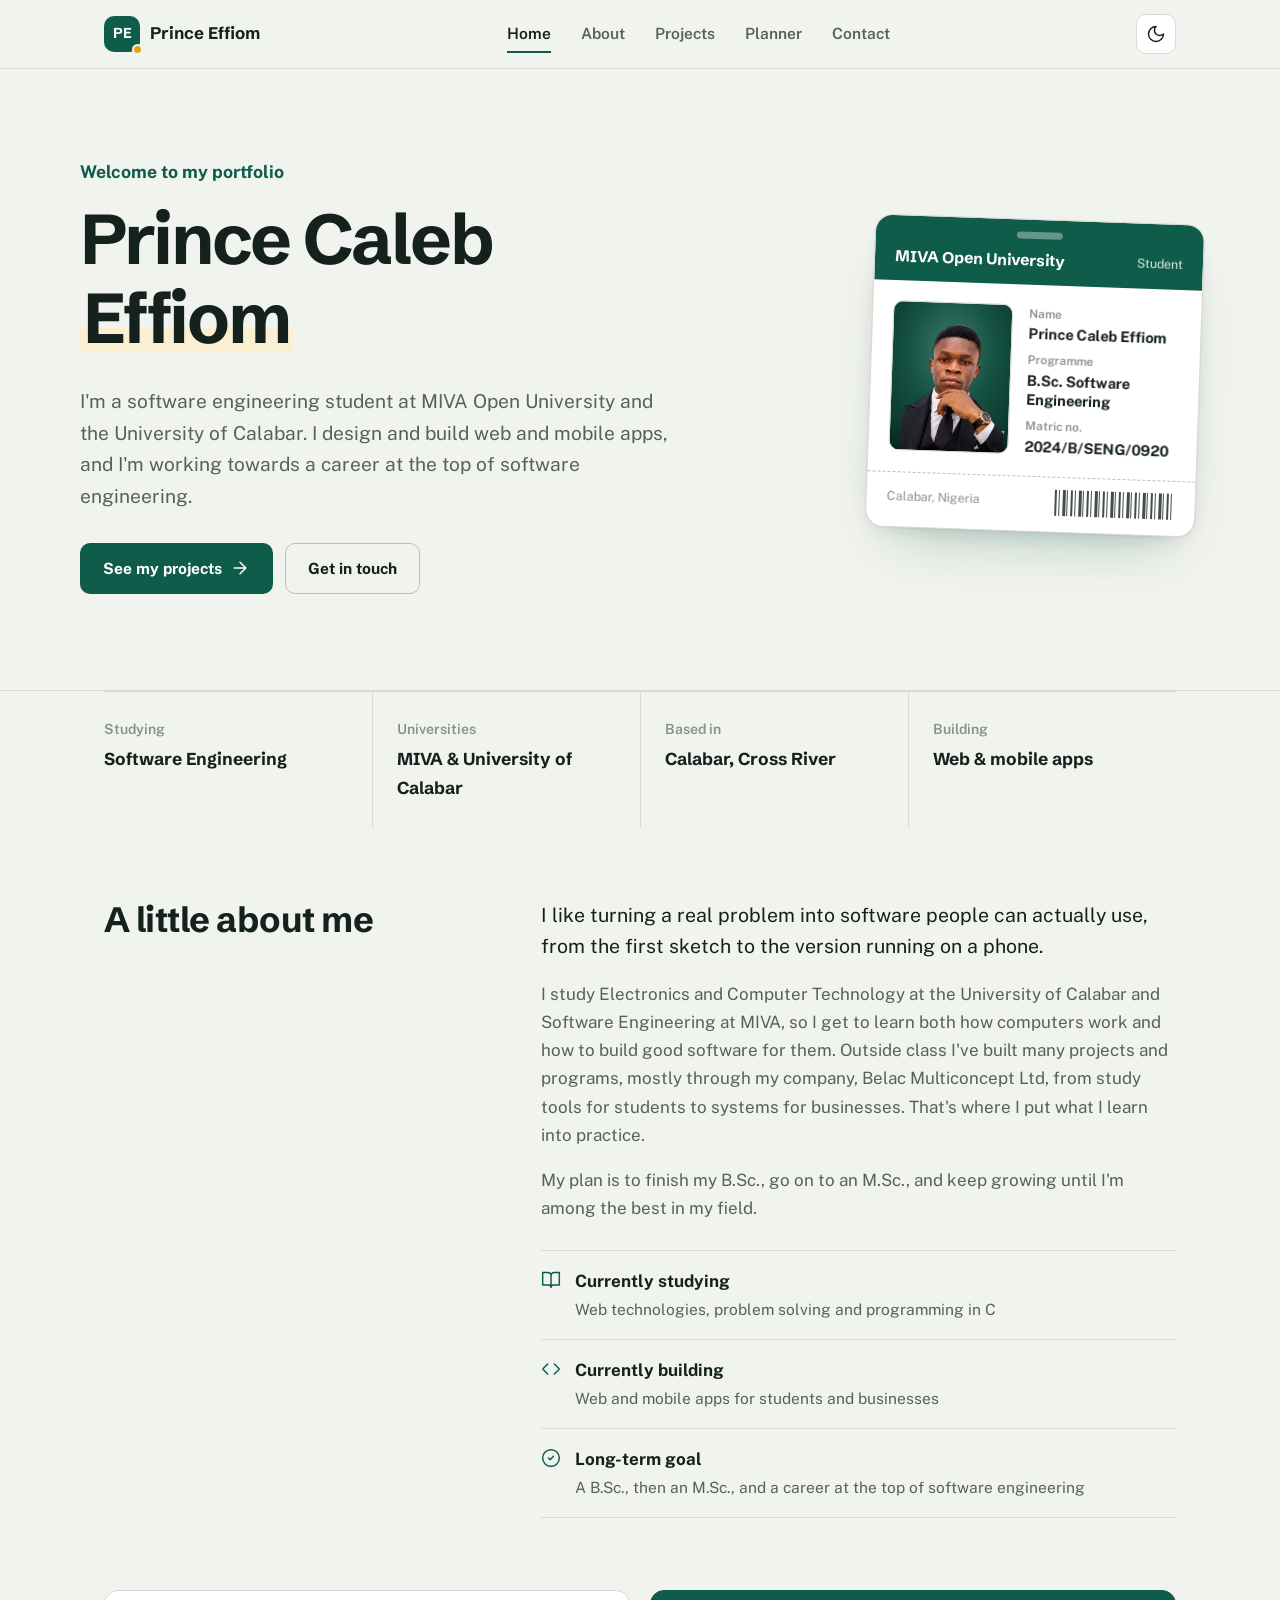
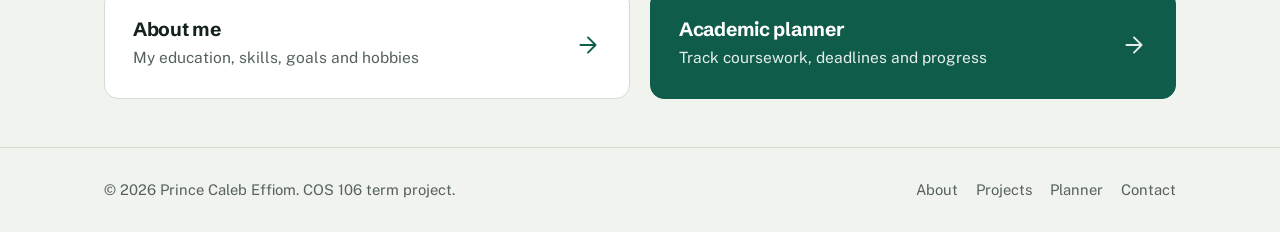
==== commit 43094641: "Add my profile photo" ====
--- a/index.html
+++ b/index.html
@@ -64,7 +64,7 @@
               <span>Student</span>
             </div>
             <div class="id-body">
-              <img src="images/profile.svg" alt="Photo of Prince Caleb Effiom" width="104" height="128">
+              <img src="images/profile.jpg" alt="Photo of Prince Caleb Effiom" width="120" height="150">
               <dl>
                 <div><dt>Name</dt><dd>Prince Caleb Effiom</dd></div>
                 <div><dt>Programme</dt><dd>B.Sc. Software Engineering</dd></div>
--- a/css/style.css
+++ b/css/style.css
@@ -353,10 +353,10 @@
 :root[data-theme="dark"] .id-head { background: #1d4a3d; color: #e6ece8; }
 .id-head strong { font-family: "Schibsted Grotesk", sans-serif; font-size: 0.98rem; line-height: 1.2; }
 .id-head span { font-size: 0.78rem; opacity: 0.85; white-space: nowrap; }
-.id-body { padding: 20px; display: grid; grid-template-columns: 104px 1fr; gap: 16px; align-items: start; }
+.id-body { padding: 20px; display: grid; grid-template-columns: 120px 1fr; gap: 16px; align-items: start; }
 .id-body img {
-  width: 104px;
-  height: 128px;
+  width: 120px;
+  height: 150px;
   object-fit: cover;
   border-radius: 10px;
   background: var(--bg-sunk);
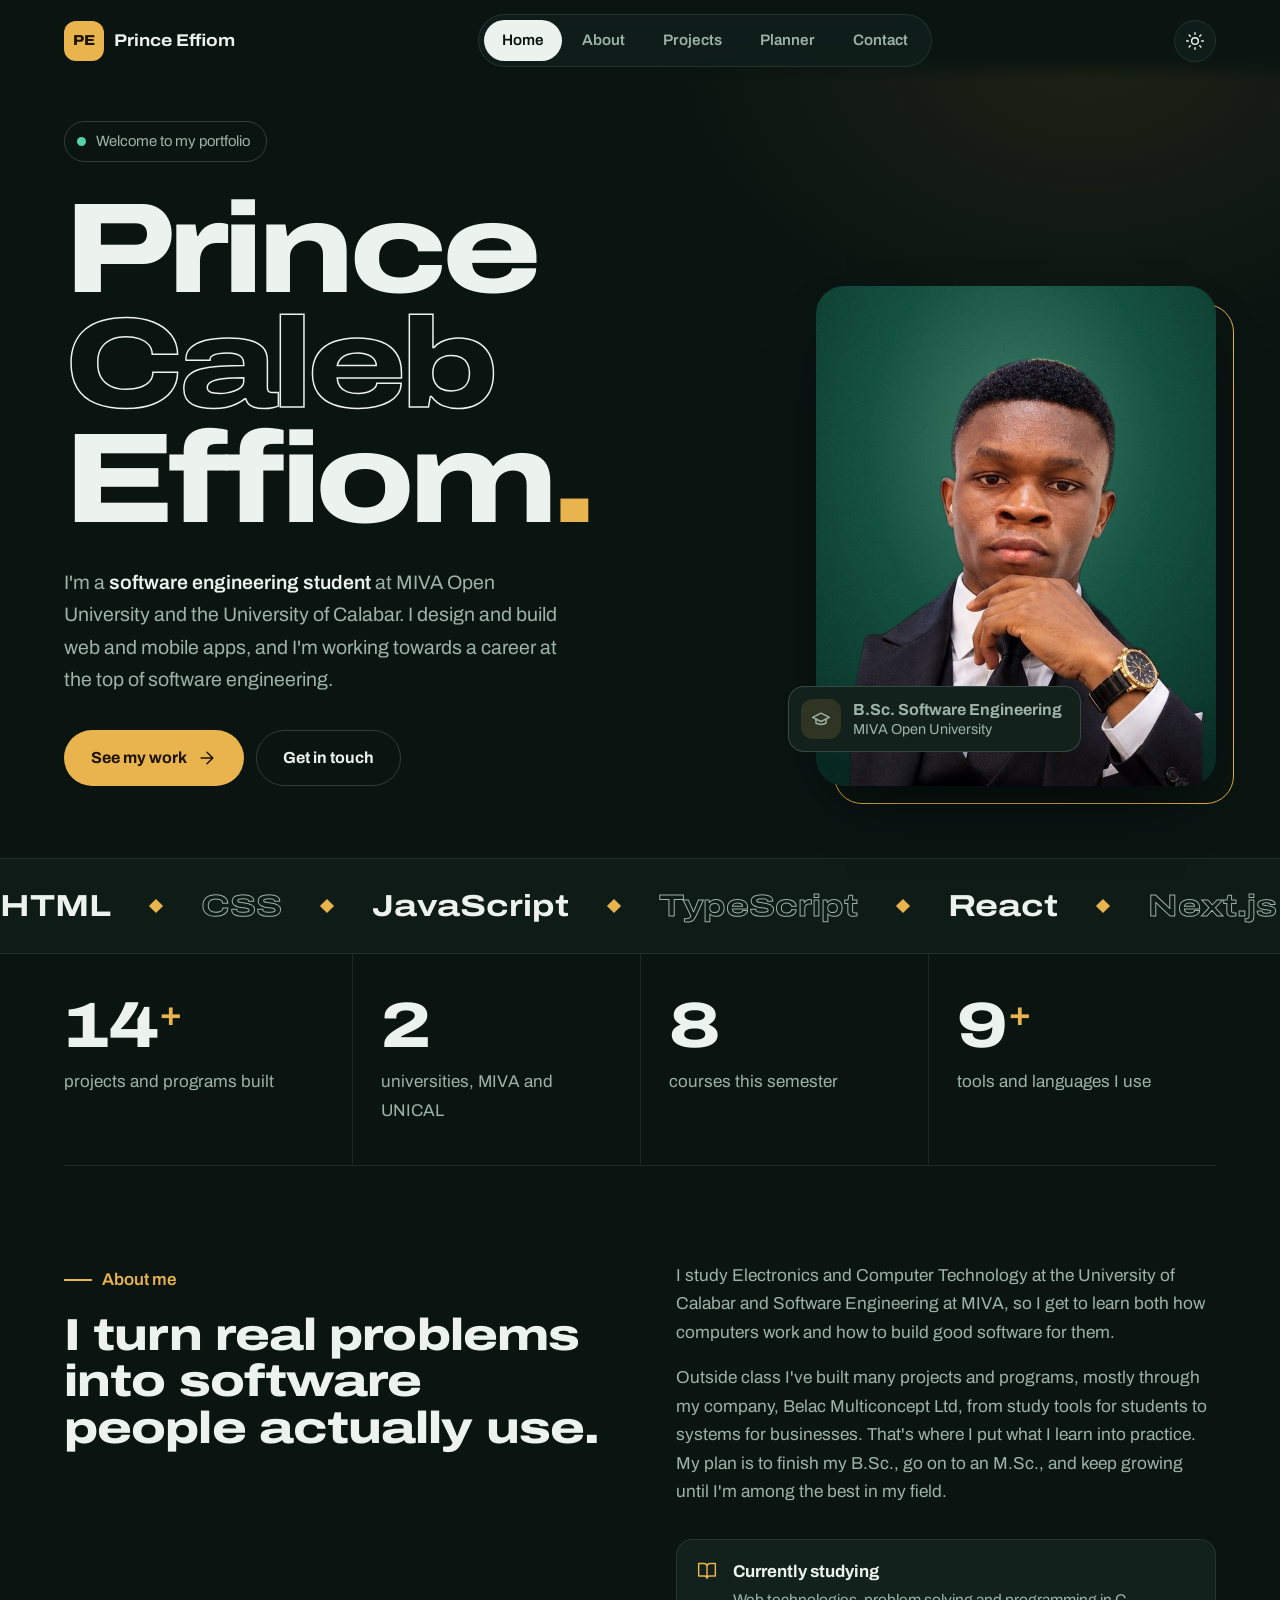
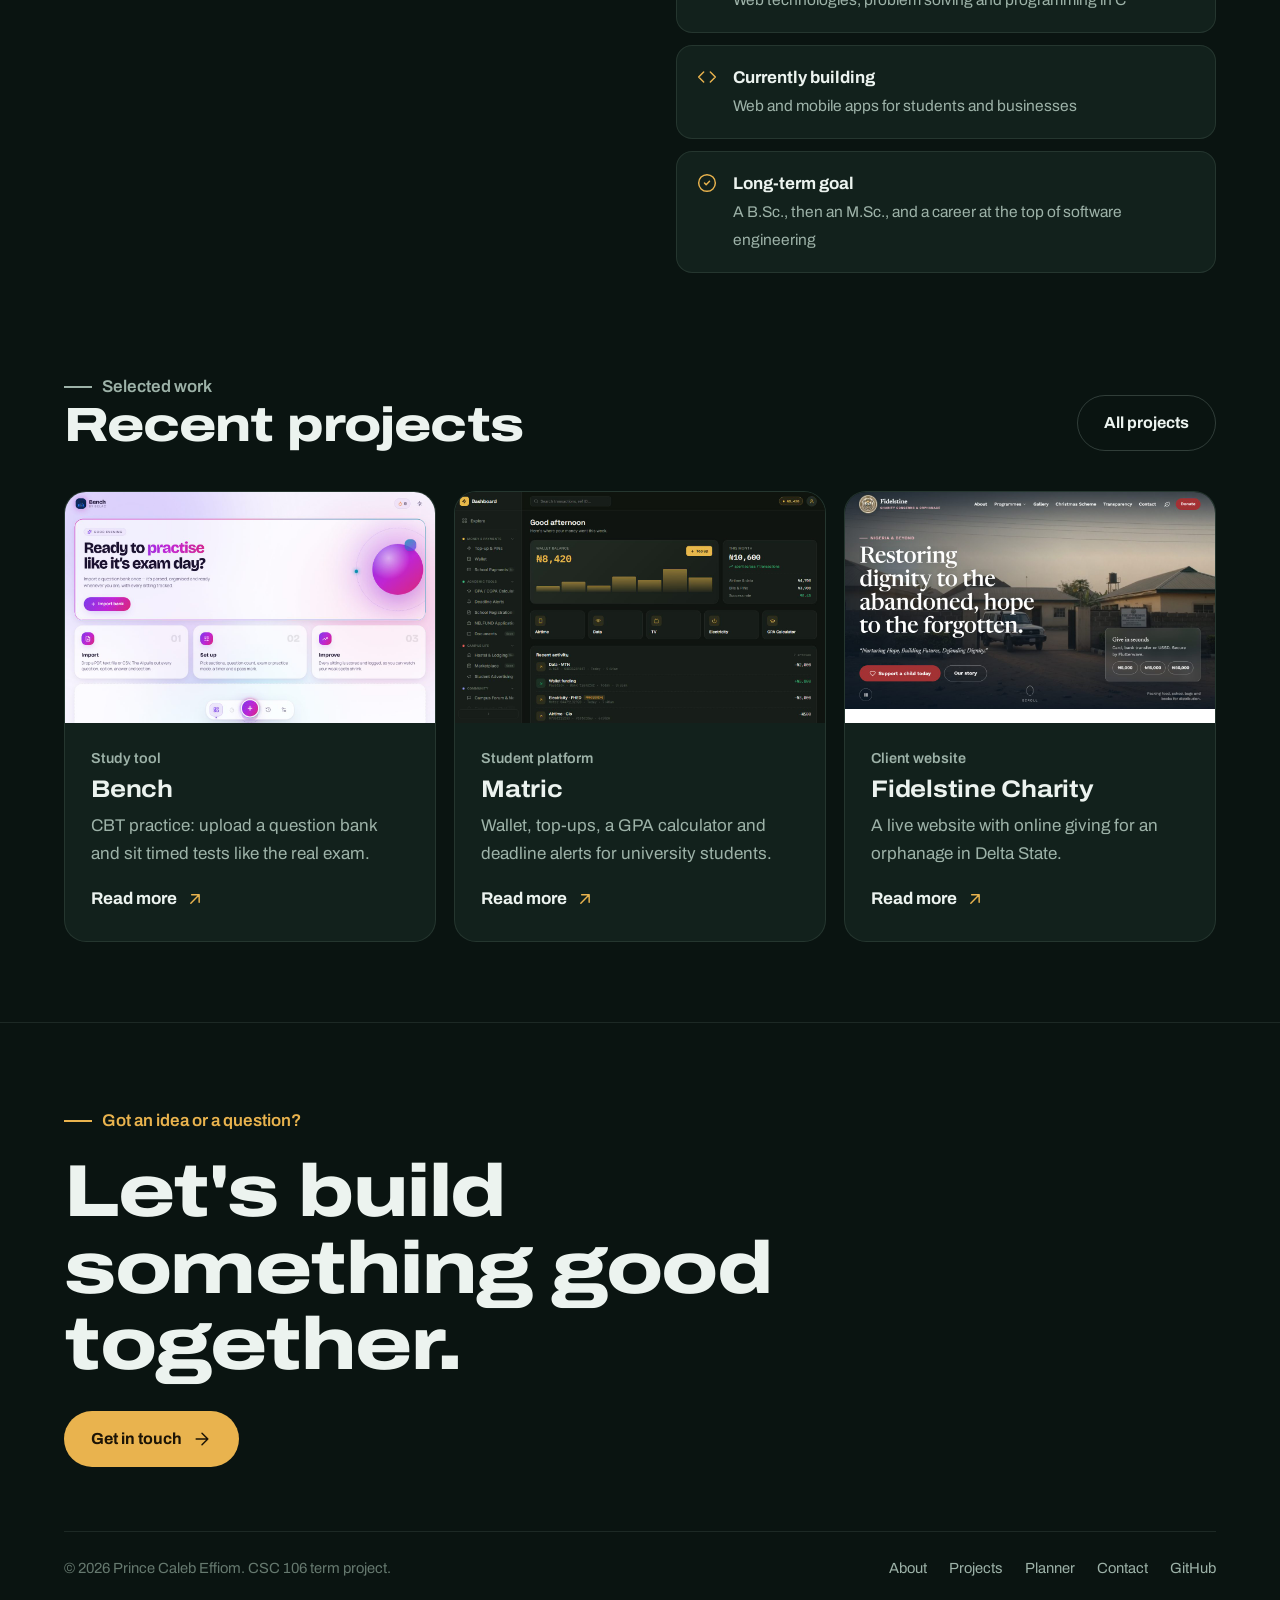
==== commit b565d567: "Redesign: night theme, bento projects, showreel video, count-up stats" ====
--- a/index.html
+++ b/index.html
@@ -4,11 +4,11 @@
   <meta charset="UTF-8">
   <meta name="viewport" content="width=device-width, initial-scale=1">
   <title>Prince Caleb Effiom | Software Engineering Student</title>
-  <meta name="description" content="Portfolio of Prince Caleb Effiom, a Software Engineering student at MIVA Open University who builds web and mobile products in Calabar.">
+  <meta name="description" content="Portfolio of Prince Caleb Effiom, a software engineering student at MIVA Open University and the University of Calabar.">
   <link rel="icon" href="images/favicon.svg" type="image/svg+xml">
   <link rel="preconnect" href="https://fonts.googleapis.com">
   <link rel="preconnect" href="https://fonts.gstatic.com" crossorigin>
-  <link href="https://fonts.googleapis.com/css2?family=Public+Sans:wght@400;500;600;700&family=Schibsted+Grotesk:wght@500;600;700;800&display=swap" rel="stylesheet">
+  <link href="https://fonts.googleapis.com/css2?family=Archivo:wdth,wght@62..125,400..800&display=swap" rel="stylesheet">
   <link rel="stylesheet" href="css/style.css">
   <script src="js/main.js"></script>
 </head>
@@ -16,10 +16,10 @@
   <a class="skip-link" href="#main">Skip to content</a>
 
   <header class="site-header">
-    <nav class="container nav-bar" aria-label="Main">
-      <a class="brand" href="index.html">
-        <span class="brand-mark" aria-hidden="true">PE</span>
-        <span>Prince Effiom</span>
+    <nav class="nav" aria-label="Main">
+      <a class="logo" href="index.html">
+        <span class="logo-mark" aria-hidden="true">PE</span>
+        <span class="logo-text">Prince Effiom</span>
       </a>
       <ul class="nav-links" id="nav-links">
         <li><a href="index.html" aria-current="page">Home</a></li>
@@ -29,12 +29,12 @@
         <li><a href="contact.html">Contact</a></li>
       </ul>
       <div class="nav-tools">
-        <button class="icon-btn theme-toggle" type="button" aria-label="Switch theme">
+        <button class="icon-btn theme-toggle" type="button" aria-label="Switch between night and day mode">
+          <svg class="icon icon-sun" viewBox="0 0 24 24" aria-hidden="true"><circle cx="12" cy="12" r="4"/><path d="M12 2v2M12 20v2M4.93 4.93l1.41 1.41M17.66 17.66l1.41 1.41M2 12h2M20 12h2M6.34 17.66l-1.41 1.41M19.07 4.93l-1.41 1.41"/></svg>
           <svg class="icon icon-moon" viewBox="0 0 24 24" aria-hidden="true"><path d="M12 3a6 6 0 0 0 9 9 9 9 0 1 1-9-9Z"/></svg>
-          <svg class="icon icon-sun" viewBox="0 0 24 24" aria-hidden="true"><circle cx="12" cy="12" r="4"/><path d="M12 2v2M12 20v2M4.93 4.93l1.41 1.41M17.66 17.66l1.41 1.41M2 12h2M20 12h2M6.34 17.66l-1.41 1.41M19.07 4.93l-1.41 1.41"/></svg>
         </button>
-        <button class="icon-btn menu-toggle" type="button" aria-label="Open menu" aria-expanded="false" aria-controls="nav-links">
-          <svg class="icon icon-menu" viewBox="0 0 24 24" aria-hidden="true"><path d="M4 6h16M4 12h16M4 18h16"/></svg>
+        <button class="icon-btn menu-toggle" type="button" aria-label="Menu" aria-expanded="false" aria-controls="nav-links">
+          <svg class="icon icon-menu" viewBox="0 0 24 24" aria-hidden="true"><path d="M4 8h16M4 16h16"/></svg>
           <svg class="icon icon-close" viewBox="0 0 24 24" aria-hidden="true"><path d="M18 6 6 18M6 6l12 12"/></svg>
         </button>
       </div>
@@ -42,107 +42,145 @@
   </header>
 
   <main id="main">
+    <!-- hero -->
     <section class="hero">
       <div class="container hero-grid">
-        <div class="hero-copy">
-          <p class="hello">Welcome to my portfolio</p>
-          <h1><span>Prince Caleb</span> <span class="marked">Effiom</span></h1>
-          <p class="welcome">I'm a software engineering student at MIVA Open University and the University of Calabar. I design and build web and mobile apps, and I'm working towards a career at the top of software engineering.</p>
+        <div class="hero-text">
+          <p class="hello"><span class="dot" aria-hidden="true"></span>Welcome to my portfolio</p>
+          <h1 class="hero-name">
+            <span>Prince</span>
+            <span class="outline">Caleb</span>
+            <span>Effiom<em>.</em></span>
+          </h1>
+          <p class="hero-intro">I'm a <strong>software engineering student</strong> at MIVA Open University and the University of Calabar. I design and build web and mobile apps, and I'm working towards a career at the top of software engineering.</p>
           <div class="hero-actions">
-            <a class="btn btn-primary" href="projects.html">
-              See my projects
+            <a class="btn btn-gold" href="projects.html">
+              See my work
               <svg class="icon" viewBox="0 0 24 24" aria-hidden="true"><path d="M5 12h14M12 5l7 7-7 7"/></svg>
             </a>
-            <a class="btn btn-ghost" href="contact.html">Get in touch</a>
+            <a class="btn btn-line" href="contact.html">Get in touch</a>
           </div>
         </div>
 
-        <div class="id-card-wrap">
-          <figure class="id-card">
-            <div class="id-head">
-              <strong>MIVA Open University</strong>
-              <span>Student</span>
-            </div>
-            <div class="id-body">
-              <img src="images/profile.jpg" alt="Photo of Prince Caleb Effiom" width="120" height="150">
-              <dl>
-                <div><dt>Name</dt><dd>Prince Caleb Effiom</dd></div>
-                <div><dt>Programme</dt><dd>B.Sc. Software Engineering</dd></div>
-                <div><dt>Matric no.</dt><dd>2024/B/SENG/0920</dd></div>
-              </dl>
-            </div>
-            <figcaption class="id-foot">
-              <small>Calabar, Nigeria</small>
-              <span class="barcode" aria-hidden="true"></span>
-            </figcaption>
-          </figure>
-        </div>
+        <figure class="portrait">
+          <img src="images/profile.jpg" alt="Photo of Prince Caleb Effiom" width="800" height="1000">
+          <figcaption>
+            <span class="tag-icon" aria-hidden="true">
+              <svg class="icon" viewBox="0 0 24 24"><path d="M22 10 12 5 2 10l10 5 10-5Z"/><path d="M6 12v5c3 2 9 2 12 0v-5"/></svg>
+            </span>
+            <span><b>B.Sc. Software Engineering</b>MIVA Open University</span>
+          </figcaption>
+        </figure>
       </div>
     </section>
 
-    <section class="container" aria-label="Key facts">
-      <dl class="facts">
-        <div><dt>Studying</dt><dd>Software Engineering</dd></div>
-        <div><dt>Universities</dt><dd>MIVA &amp; University of Calabar</dd></div>
-        <div><dt>Based in</dt><dd>Calabar, Cross River</dd></div>
-        <div><dt>Building</dt><dd>Web &amp; mobile apps</dd></div>
-      </dl>
+    <!-- skills ticker (decoration, the real skills table is on the about page) -->
+    <div class="ticker" aria-hidden="true">
+      <div class="ticker-track">
+        <span>HTML</span><span>CSS</span><span>JavaScript</span><span>TypeScript</span><span>React</span><span>Next.js</span><span>React Native</span><span>PostgreSQL</span><span>Git</span><span>C</span><span>UI Design</span>
+        <span>HTML</span><span>CSS</span><span>JavaScript</span><span>TypeScript</span><span>React</span><span>Next.js</span><span>React Native</span><span>PostgreSQL</span><span>Git</span><span>C</span><span>UI Design</span>
+      </div>
+    </div>
+
+    <!-- numbers -->
+    <section class="container" aria-label="Quick facts">
+      <div class="stats reveal">
+        <div class="stat"><span class="stat-value"><span data-count="15">15</span><sup>+</sup></span><p>projects and programs built</p></div>
+        <div class="stat"><span class="stat-value"><span data-count="2">2</span></span><p>universities, MIVA and UNICAL</p></div>
+        <div class="stat"><span class="stat-value"><span data-count="8">8</span></span><p>courses this semester</p></div>
+        <div class="stat"><span class="stat-value"><span data-count="10">10</span><sup>+</sup></span><p>tools and languages I use</p></div>
+      </div>
     </section>
 
+    <!-- short bio -->
     <section class="section">
-      <div class="container bio-grid">
-        <h2>A little about me</h2>
-        <div class="bio-text">
-          <p>I like turning a real problem into software people can actually use, from the first sketch to the version running on a phone.</p>
-          <p>I study Electronics and Computer Technology at the University of Calabar and Software Engineering at MIVA, so I get to learn both how computers work and how to build good software for them. Outside class I've built many projects and programs, mostly through my company, Belac Multiconcept Ltd, from study tools for students to systems for businesses. That's where I put what I learn into practice.</p>
-          <p>My plan is to finish my B.Sc., go on to an M.Sc., and keep growing until I'm among the best in my field.</p>
-          <ul class="focus-list">
+      <div class="container bio">
+        <div class="reveal">
+          <p class="label">About me</p>
+          <h2>I turn real problems into software people actually use.</h2>
+        </div>
+        <div class="bio-text reveal">
+          <p>I study Electronics and Computer Technology at the University of Calabar and Software Engineering at MIVA, so I get to learn both how computers work and how to build good software for them.</p>
+          <p>Outside class I've built many projects and programs, mostly through my company, Belac Multiconcept Ltd, from study tools for students to systems for businesses. That's where I put what I learn into practice. My plan is to finish my B.Sc., go on to an M.Sc., and keep growing until I'm among the best in my field.</p>
+          <ul class="focus">
             <li>
               <svg class="icon" viewBox="0 0 24 24" aria-hidden="true"><path d="M2 3h6a4 4 0 0 1 4 4v14a3 3 0 0 0-3-3H2zM22 3h-6a4 4 0 0 0-4 4v14a3 3 0 0 1 3-3h7z"/></svg>
-              <div><strong>Currently studying</strong><span>Web technologies, problem solving and programming in C</span></div>
+              <div><b>Currently studying</b><span>Web technologies, problem solving and programming in C</span></div>
             </li>
             <li>
               <svg class="icon" viewBox="0 0 24 24" aria-hidden="true"><path d="m16 18 6-6-6-6M8 6l-6 6 6 6"/></svg>
-              <div><strong>Currently building</strong><span>Web and mobile apps for students and businesses</span></div>
+              <div><b>Currently building</b><span>Web and mobile apps for students and businesses</span></div>
             </li>
             <li>
               <svg class="icon" viewBox="0 0 24 24" aria-hidden="true"><circle cx="12" cy="12" r="10"/><path d="m9 12 2 2 4-4"/></svg>
-              <div><strong>Long-term goal</strong><span>A B.Sc., then an M.Sc., and a career at the top of software engineering</span></div>
+              <div><b>Long-term goal</b><span>A B.Sc., then an M.Sc., and a career at the top of software engineering</span></div>
             </li>
           </ul>
         </div>
       </div>
     </section>
 
-    <section class="container" aria-label="Explore the site">
-      <div class="next-links">
-        <a class="next-link" href="about.html">
-          <div>
-            <h3>About me</h3>
-            <p>My education, skills, goals and hobbies</p>
+    <!-- featured work -->
+    <section class="container">
+      <div class="head-row reveal">
+        <div>
+          <p class="label">Selected work</p>
+          <h2>Recent projects</h2>
+        </div>
+        <a class="btn btn-line" href="projects.html">All projects</a>
+      </div>
+      <div class="bento">
+        <article class="tile span-2 reveal">
+          <div class="tile-img"><img src="images/project-bench.jpg" alt="Bench home screen" width="1280" height="800" loading="lazy"></div>
+          <div class="tile-body">
+            <p class="tile-kind">Study tool</p>
+            <h3>Bench</h3>
+            <p>CBT practice: upload a question bank and sit timed tests like the real exam.</p>
+            <a class="tile-link" href="projects.html">Read more <svg class="icon" viewBox="0 0 24 24" aria-hidden="true"><path d="M7 17 17 7M8 7h9v9"/></svg></a>
           </div>
-          <svg class="icon" viewBox="0 0 24 24" aria-hidden="true"><path d="M5 12h14M12 5l7 7-7 7"/></svg>
-        </a>
-        <a class="next-link alt" href="planner.html">
-          <div>
-            <h3>Academic planner</h3>
-            <p>Track coursework, deadlines and progress</p>
+        </article>
+        <article class="tile span-2 reveal">
+          <div class="tile-img"><img src="images/project-matric.jpg" alt="Matric student dashboard" width="1280" height="800" loading="lazy"></div>
+          <div class="tile-body">
+            <p class="tile-kind">Student platform</p>
+            <h3>Matric</h3>
+            <p>Wallet, top-ups, a GPA calculator and deadline alerts for university students.</p>
+            <a class="tile-link" href="projects.html">Read more <svg class="icon" viewBox="0 0 24 24" aria-hidden="true"><path d="M7 17 17 7M8 7h9v9"/></svg></a>
           </div>
-          <svg class="icon" viewBox="0 0 24 24" aria-hidden="true"><path d="M5 12h14M12 5l7 7-7 7"/></svg>
-        </a>
+        </article>
+        <article class="tile span-2 reveal">
+          <div class="tile-img"><img src="images/project-fidelstine.jpg" alt="Fidelstine Charity website" width="1280" height="800" loading="lazy"></div>
+          <div class="tile-body">
+            <p class="tile-kind">Client website</p>
+            <h3>Fidelstine Charity</h3>
+            <p>A live website with online giving for an orphanage in Delta State.</p>
+            <a class="tile-link" href="projects.html">Read more <svg class="icon" viewBox="0 0 24 24" aria-hidden="true"><path d="M7 17 17 7M8 7h9v9"/></svg></a>
+          </div>
+        </article>
       </div>
     </section>
   </main>
 
   <footer class="site-footer">
-    <div class="container footer-row">
-      <p>&copy; <span id="year">2026</span> Prince Caleb Effiom. COS 106 term project.</p>
-      <ul class="footer-links">
-        <li><a href="about.html">About</a></li>
-        <li><a href="projects.html">Projects</a></li>
-        <li><a href="planner.html">Planner</a></li>
-        <li><a href="contact.html">Contact</a></li>
-      </ul>
+    <div class="container">
+      <div class="footer-cta reveal">
+        <p class="label">Got an idea or a question?</p>
+        <h2>Let's build something good together.</h2>
+        <a class="btn btn-gold" href="contact.html">
+          Get in touch
+          <svg class="icon" viewBox="0 0 24 24" aria-hidden="true"><path d="M5 12h14M12 5l7 7-7 7"/></svg>
+        </a>
+      </div>
+      <div class="footer-row">
+        <p>&copy; <span id="year">2026</span> Prince Caleb Effiom. CSC 106 term project.</p>
+        <ul class="footer-links">
+          <li><a href="about.html">About</a></li>
+          <li><a href="projects.html">Projects</a></li>
+          <li><a href="planner.html">Planner</a></li>
+          <li><a href="contact.html">Contact</a></li>
+          <li><a href="https://github.com/Beladroid" target="_blank" rel="noopener">GitHub</a></li>
+        </ul>
+      </div>
     </div>
   </footer>
 </body>
--- a/css/style.css
+++ b/css/style.css
@@ -1,49 +1,48 @@
-/* COS 106 portfolio - main stylesheet */
-
-/* colour tokens */
+/* COS 106 portfolio - main stylesheet
+   night theme is the default, day theme is the light version */
+
+/* colours */
 :root {
-  --bg: #f1f3ee;
-  --bg-sunk: #e7eae3;
-  --surface: #ffffff;
-  --ink: #15211c;
-  --muted: #55625b;
-  --faint: #86918a;
-  --line: #d6dbd2;
-  --line-strong: #b9c1b6;
-  --green: #0f5c4a;
-  --green-dark: #0a4537;
-  --green-soft: #e1eee8;
-  --gold: #e3a21a;
-  --gold-soft: #fbefd2;
-  --danger: #c23b3b;
-  --danger-soft: #f8e3e1;
-  --ok: #1f7a4d;
-  --on-green: #ffffff;
-  --shadow: 0 1px 2px rgba(21, 33, 28, 0.06), 0 8px 24px -12px rgba(21, 33, 28, 0.18);
-  --radius: 14px;
+  --bg: #0a1411;
+  --bg-2: #0e1b17;
+  --card: #12211c;
+  --card-2: #182b25;
+  --line: rgba(205, 230, 218, 0.1);
+  --line-2: rgba(205, 230, 218, 0.2);
+  --ink: #ecf3ef;
+  --muted: #9db2a8;
+  --faint: #66796f;
+  --gold: #e9b34e;
+  --gold-soft: rgba(233, 179, 78, 0.14);
+  --mint: #57d1a8;
+  --mint-soft: rgba(87, 209, 168, 0.12);
+  --red: #f0806f;
+  --red-soft: rgba(240, 128, 111, 0.12);
+  --on-gold: #1c1406;
+  --shadow: 0 30px 60px -30px rgba(0, 0, 0, 0.8);
+  --radius: 22px;
+  color-scheme: dark;
+}
+
+:root[data-theme="light"] {
+  --bg: #eef2ef;
+  --bg-2: #e4eae6;
+  --card: #ffffff;
+  --card-2: #f5f8f6;
+  --line: rgba(16, 40, 31, 0.1);
+  --line-2: rgba(16, 40, 31, 0.2);
+  --ink: #0e1d18;
+  --muted: #4f6158;
+  --faint: #86958e;
+  --gold: #b07a12;
+  --gold-soft: rgba(176, 122, 18, 0.12);
+  --mint: #0e7a5c;
+  --mint-soft: rgba(14, 122, 92, 0.1);
+  --red: #c4402e;
+  --red-soft: rgba(196, 64, 46, 0.1);
+  --on-gold: #ffffff;
+  --shadow: 0 24px 50px -30px rgba(14, 40, 30, 0.35);
   color-scheme: light;
-}
-
-:root[data-theme="dark"] {
-  --bg: #0f1613;
-  --bg-sunk: #0b110e;
-  --surface: #17211d;
-  --ink: #e6ece8;
-  --muted: #a3b0a9;
-  --faint: #6f7c75;
-  --line: #26332d;
-  --line-strong: #3a4a42;
-  --green: #4fc3a1;
-  --green-dark: #7fd8bc;
-  --green-soft: #173229;
-  --gold: #f2b84b;
-  --gold-soft: #3a2f17;
-  --danger: #f07a72;
-  --danger-soft: #3a1d1b;
-  --ok: #5fd39a;
-  --on-green: #0b1a14;
-  --shadow: 0 1px 2px rgba(0, 0, 0, 0.3), 0 12px 28px -16px rgba(0, 0, 0, 0.6);
-  color-scheme: dark;
 }
 
 /* base */
@@ -60,34 +59,49 @@
   flex-direction: column;
   background: var(--bg);
   color: var(--ink);
-  font-family: "Public Sans", system-ui, sans-serif;
+  font-family: "Archivo", system-ui, sans-serif;
   font-size: 1.0625rem;
   line-height: 1.65;
   overflow-x: hidden;
-  transition: background-color 0.3s ease, color 0.3s ease;
-}
+  transition: background-color 0.4s ease, color 0.4s ease;
+}
+
+/* faint glow in the top corner of every page */
+body::before {
+  content: "";
+  position: fixed;
+  top: -30vh;
+  right: -20vw;
+  width: 70vw;
+  height: 70vh;
+  background: radial-gradient(closest-side, rgba(233, 179, 78, 0.09), transparent);
+  pointer-events: none;
+  z-index: -1;
+}
+:root[data-theme="light"] body::before { background: radial-gradient(closest-side, rgba(176, 122, 18, 0.1), transparent); }
 
 img, video { max-width: 100%; height: auto; display: block; }
 
 h1, h2, h3 {
-  font-family: "Schibsted Grotesk", "Public Sans", sans-serif;
-  line-height: 1.12;
-  letter-spacing: -0.015em;
-  margin: 0 0 0.55em;
-  font-weight: 700;
-}
-h1 { font-size: clamp(2.5rem, 6.4vw, 4.4rem); letter-spacing: -0.03em; }
-h2 { font-size: clamp(1.6rem, 3.2vw, 2.2rem); }
-h3 { font-size: 1.2rem; }
+  font-family: "Archivo", sans-serif;
+  font-stretch: 125%;
+  font-weight: 800;
+  line-height: 1.04;
+  letter-spacing: -0.02em;
+  margin: 0 0 0.5em;
+}
+h1 { font-size: clamp(2.6rem, 7vw, 5.4rem); }
+h2 { font-size: clamp(1.8rem, 4vw, 3rem); }
+h3 { font-size: 1.25rem; font-stretch: 112%; font-weight: 700; letter-spacing: -0.01em; }
 p { margin: 0 0 1em; }
 
-a { color: var(--green); text-underline-offset: 3px; text-decoration-thickness: 1.5px; }
-a:hover { color: var(--green-dark); }
+a { color: var(--gold); text-underline-offset: 4px; }
+a:hover { color: var(--ink); }
 
 :focus-visible {
-  outline: 3px solid var(--gold);
-  outline-offset: 2px;
-  border-radius: 6px;
+  outline: 2px solid var(--gold);
+  outline-offset: 3px;
+  border-radius: 8px;
 }
 
 .skip-link {
@@ -95,19 +109,20 @@
   left: 16px;
   top: -60px;
   padding: 10px 16px;
-  background: var(--ink);
-  color: var(--bg);
+  background: var(--gold);
+  color: var(--on-gold);
   border-radius: 10px;
   z-index: 100;
   transition: top 0.2s ease;
 }
-.skip-link:focus { top: 12px; color: var(--bg); }
+.skip-link:focus { top: 12px; color: var(--on-gold); }
 
 .container {
   width: 100%;
-  max-width: 1120px;
+  max-width: 1200px;
   margin: 0 auto;
-  padding: 0 24px;
+  padding-left: 24px;
+  padding-right: 24px;
 }
 
 main { flex: 1; }
@@ -123,119 +138,97 @@
   flex-shrink: 0;
 }
 
-/* yellow highlight behind my surname */
-.marked {
-  background: linear-gradient(transparent 62%, var(--gold-soft) 62%, var(--gold-soft) 92%, transparent 92%);
-  padding: 0 0.04em;
-}
-
-/* header & navigation */
+.muted { color: var(--muted); }
+
+/* header & navigation (a floating pill) */
 .site-header {
   position: sticky;
   top: 0;
   z-index: 50;
-  background: color-mix(in srgb, var(--bg) 88%, transparent);
-  backdrop-filter: blur(10px);
-  -webkit-backdrop-filter: blur(10px);
-  border-bottom: 1px solid var(--line);
-}
-
-.nav-bar {
+  padding: 14px 0;
+  /* solid at the top, fading out, so text never runs under the logo when scrolling */
+  background: linear-gradient(var(--bg) 70%, transparent);
+}
+
+.nav {
   display: flex;
   align-items: center;
   justify-content: space-between;
   gap: 16px;
-  height: 68px;
-}
-
-.brand {
+  max-width: 1200px;
+  margin: 0 auto;
+  padding: 0 24px;
+}
+
+.logo {
   display: flex;
   align-items: center;
   gap: 10px;
   color: var(--ink);
   text-decoration: none;
-  font-family: "Schibsted Grotesk", sans-serif;
   font-weight: 700;
-  font-size: 1.05rem;
-}
-.brand:hover { color: var(--ink); }
-.brand-mark {
-  width: 36px;
-  height: 36px;
-  border-radius: 10px;
+  font-stretch: 112%;
+}
+.logo:hover { color: var(--ink); }
+.logo-mark {
+  width: 40px;
+  height: 40px;
+  border-radius: 12px;
   display: grid;
   place-items: center;
-  background: var(--green);
-  color: var(--on-green);
+  background: var(--gold);
+  color: var(--on-gold);
   font-size: 0.9rem;
-  position: relative;
-}
-.brand-mark::after {
-  content: "";
-  position: absolute;
-  right: -3px;
-  bottom: -3px;
-  width: 11px;
-  height: 11px;
-  border-radius: 50%;
-  background: var(--gold);
-  border: 2px solid var(--bg);
+  font-weight: 800;
 }
 
 .nav-links {
   display: flex;
-  align-items: center;
   gap: 2px;
   list-style: none;
   margin: 0;
-  padding: 0;
+  padding: 5px;
+  border-radius: 999px;
+  border: 1px solid var(--line);
+  background: color-mix(in srgb, var(--card) 75%, transparent);
+  backdrop-filter: blur(14px);
+  -webkit-backdrop-filter: blur(14px);
 }
 .nav-links a {
-  position: relative;
   display: block;
-  padding: 8px 14px;
+  padding: 8px 18px;
+  border-radius: 999px;
   color: var(--muted);
   text-decoration: none;
   font-weight: 600;
-  font-size: 0.97rem;
-  transition: color 0.2s ease;
-}
-.nav-links a::after {
-  content: "";
-  position: absolute;
-  left: 14px;
-  right: 14px;
-  bottom: 2px;
-  height: 2px;
-  background: var(--gold);
-  transform: scaleX(0);
-  transform-origin: left;
-  transition: transform 0.3s ease;
+  font-size: 0.95rem;
+  transition: color 0.25s ease, background-color 0.25s ease;
 }
 .nav-links a:hover { color: var(--ink); }
-.nav-links a:hover::after { transform: scaleX(1); }
-.nav-links a[aria-current="page"] { color: var(--ink); }
-.nav-links a[aria-current="page"]::after { transform: scaleX(1); background: var(--green); }
-
-.nav-tools { display: flex; align-items: center; gap: 8px; }
+.nav-links a[aria-current="page"] { background: var(--ink); color: var(--bg); }
+.nav-num { display: none; }
+
+.nav-tools { display: flex; gap: 8px; }
 
 .icon-btn {
-  width: 40px;
-  height: 40px;
+  width: 42px;
+  height: 42px;
   display: grid;
   place-items: center;
-  border-radius: 10px;
+  border-radius: 50%;
   border: 1px solid var(--line);
-  background: var(--surface);
+  background: color-mix(in srgb, var(--card) 75%, transparent);
+  backdrop-filter: blur(14px);
+  -webkit-backdrop-filter: blur(14px);
   color: var(--ink);
   cursor: pointer;
-  transition: border-color 0.2s ease;
-}
-.icon-btn:hover { border-color: var(--line-strong); }
-
-.theme-toggle .icon-sun { display: none; }
-:root[data-theme="dark"] .theme-toggle .icon-sun { display: block; }
-:root[data-theme="dark"] .theme-toggle .icon-moon { display: none; }
+  transition: border-color 0.25s ease;
+}
+.icon-btn:hover { border-color: var(--gold); }
+
+.theme-toggle .icon-moon { display: none; }
+:root[data-theme="light"] .theme-toggle .icon-moon { display: block; }
+:root[data-theme="light"] .theme-toggle .icon-sun { display: none; }
 
 .menu-toggle { display: none; }
 .menu-toggle .icon-close { display: none; }
@@ -247,472 +240,485 @@
   display: inline-flex;
   align-items: center;
   justify-content: center;
-  gap: 8px;
-  padding: 12px 22px;
-  border-radius: 10px;
-  border: 1.5px solid transparent;
+  gap: 10px;
+  padding: 14px 26px;
+  border-radius: 999px;
+  border: 1px solid transparent;
   font: inherit;
   font-weight: 700;
-  font-size: 0.97rem;
+  font-size: 1rem;
   text-decoration: none;
   cursor: pointer;
-  transition: background-color 0.2s ease, border-color 0.2s ease, color 0.2s ease;
-}
-.btn-primary { background: var(--green); color: var(--on-green); }
-.btn-primary:hover { background: var(--green-dark); color: var(--on-green); }
-.btn-ghost { background: transparent; color: var(--ink); border-color: var(--line-strong); }
-.btn-ghost:hover { color: var(--ink); border-color: var(--ink); }
-.btn-sm { padding: 8px 14px; font-size: 0.9rem; }
+  transition: background-color 0.25s ease, border-color 0.25s ease, color 0.25s ease;
+}
+.btn .icon { transition: transform 0.3s ease; }
+.btn:hover .icon { transform: translateX(3px); }
+.btn-gold { background: var(--gold); color: var(--on-gold); }
+.btn-gold:hover { background: var(--ink); color: var(--bg); }
+.btn-line { border-color: var(--line-2); color: var(--ink); }
+.btn-line:hover { border-color: var(--ink); color: var(--ink); }
+.btn-sm { padding: 9px 16px; font-size: 0.9rem; }
 .btn-block { width: 100%; }
 
-/* page sections */
-.section { padding: 72px 0; }
-.section + .section { padding-top: 0; }
-.page-head + .section { padding-top: 48px; }
-
-.page-head {
-  padding: 64px 0 36px;
-  border-bottom: 1px solid var(--line);
-  margin-bottom: 8px;
-}
-.page-head h1 { font-size: clamp(2.2rem, 5vw, 3.4rem); max-width: 18ch; }
-.page-head p { color: var(--muted); font-size: 1.15rem; max-width: 60ch; margin: 0; }
-
-.section-title {
-  display: flex;
-  align-items: baseline;
-  justify-content: space-between;
-  gap: 16px;
-  margin-bottom: 24px;
-}
-.section-title h2 { margin: 0; }
-.section-title p { margin: 0; color: var(--muted); }
-
-.panel {
-  background: var(--surface);
+/* sections */
+.section { padding: 96px 0; }
+.section-sm { padding: 56px 0; }
+
+.label {
+  display: inline-flex;
+  align-items: center;
+  gap: 10px;
+  color: var(--gold);
+  font-weight: 600;
+  margin-bottom: 18px;
+}
+.label::before {
+  content: "";
+  width: 28px;
+  height: 2px;
+  background: currentColor;
+}
+
+.page-head { padding: 72px 0 40px; }
+.page-head h1 { max-width: 14ch; }
+.page-head p { color: var(--muted); font-size: 1.2rem; max-width: 56ch; margin: 0; }
+
+.card {
+  background: var(--card);
   border: 1px solid var(--line);
   border-radius: var(--radius);
-  padding: 28px;
-  box-shadow: var(--shadow);
-}
-.panel h2 { font-size: 1.4rem; }
-
-/* home */
-.hero { border-bottom: 1px solid var(--line); }
+  padding: 32px;
+}
+.card h2 { font-size: 1.6rem; }
+
+/* home: hero */
+.hero { padding: 40px 0 72px; }
 
 .hero-grid {
   display: grid;
-  grid-template-columns: 1.3fr 0.7fr;
-  align-items: center;
-  gap: 56px;
-  padding: 88px 0 96px;
-}
-
-.hello { color: var(--green); font-weight: 700; font-size: 1.1rem; margin-bottom: 14px; }
-.hero h1 { margin-bottom: 0.4em; }
-.hero h1 span { display: block; width: fit-content; }
-.hero .welcome { font-size: 1.2rem; color: var(--muted); max-width: 50ch; margin-bottom: 30px; }
+  grid-template-columns: 1.25fr 0.75fr;
+  align-items: end;
+  gap: 48px;
+}
+
+.hello {
+  display: inline-flex;
+  align-items: center;
+  gap: 10px;
+  padding: 7px 16px 7px 12px;
+  border-radius: 999px;
+  border: 1px solid var(--line-2);
+  color: var(--muted);
+  font-size: 0.93rem;
+  margin-bottom: 30px;
+}
+.dot {
+  width: 9px;
+  height: 9px;
+  border-radius: 50%;
+  background: var(--mint);
+  animation: blink 2.4s ease-in-out infinite;
+}
+@keyframes blink { 50% { opacity: 0.35; } }
+
+.hero-name {
+  font-size: clamp(3.2rem, 10vw, 8.4rem);
+  line-height: 0.9;
+  letter-spacing: -0.045em;
+  margin-bottom: 30px;
+}
+.hero-name span { display: block; }
+.hero-name .outline {
+  color: transparent;
+  -webkit-text-stroke: 1.5px var(--ink);
+}
+.hero-name em { font-style: normal; color: var(--gold); }
+
+.hero-intro { font-size: 1.22rem; color: var(--muted); max-width: 46ch; margin-bottom: 34px; }
+.hero-intro strong { color: var(--ink); font-weight: 600; }
 .hero-actions { display: flex; flex-wrap: wrap; gap: 12px; }
 
-/* id card in the hero */
-.id-card {
+/* portrait with a gold offset frame */
+.portrait {
   position: relative;
-  width: min(330px, 100%);
-  justify-self: end;
-  margin: 0;
-  background: var(--surface);
-  border: 1px solid var(--line);
-  border-radius: 18px;
-  box-shadow: var(--shadow), 0 30px 60px -30px rgba(15, 92, 74, 0.35);
-  overflow: hidden;
-  transform: rotate(2deg);
-  transition: transform 0.5s ease;
-}
-.id-card:hover { transform: rotate(0deg); }
-.id-card::before {
-  /* lanyard slot */
+  margin: 0 0 0 auto;
+  width: 100%;
+  max-width: 400px;
+}
+.portrait::before {
   content: "";
   position: absolute;
-  top: 12px;
-  left: 50%;
-  width: 46px;
-  height: 7px;
-  margin-left: -23px;
-  border-radius: 6px;
-  background: rgba(255, 255, 255, 0.35);
-}
-.id-head {
-  background: var(--green);
-  color: var(--on-green);
-  padding: 30px 20px 14px;
+  inset: 18px -18px -18px 18px;
+  border: 1.5px solid var(--gold);
+  border-radius: 28px;
+  z-index: -1;
+}
+.portrait img {
+  width: 100%;
+  aspect-ratio: 4 / 5;
+  object-fit: cover;
+  border-radius: 28px;
+  box-shadow: var(--shadow);
+}
+.portrait figcaption {
+  position: absolute;
+  left: -28px;
+  bottom: 34px;
+  display: flex;
+  align-items: center;
+  gap: 12px;
+  padding: 12px 18px 12px 12px;
+  border-radius: 16px;
+  background: var(--card);
+  border: 1px solid var(--line-2);
+  box-shadow: var(--shadow);
+  font-size: 0.9rem;
+  line-height: 1.3;
+}
+.portrait figcaption b { display: block; font-size: 1rem; }
+.portrait figcaption span { color: var(--muted); }
+.tag-icon {
+  width: 40px;
+  height: 40px;
+  border-radius: 12px;
+  display: grid;
+  place-items: center;
+  background: var(--gold-soft);
+  color: var(--gold);
+}
+
+/* skills ticker */
+.ticker {
+  overflow: hidden;
+  border-top: 1px solid var(--line);
+  border-bottom: 1px solid var(--line);
+  padding: 22px 0;
+  background: var(--bg-2);
+}
+.ticker-track {
+  display: flex;
+  width: max-content;
+  animation: ticker 38s linear infinite;
+}
+.ticker:hover .ticker-track { animation-play-state: paused; }
+.ticker span {
+  display: flex;
+  align-items: center;
+  gap: 40px;
+  padding-right: 40px;
+  font-size: clamp(1.3rem, 2.4vw, 1.9rem);
+  font-weight: 700;
+  font-stretch: 125%;
+  white-space: nowrap;
+}
+.ticker span::after {
+  content: "";
+  width: 10px;
+  height: 10px;
+  background: var(--gold);
+  transform: rotate(45deg);
+}
+.ticker span:nth-child(even) { color: transparent; -webkit-text-stroke: 1px var(--muted); }
+@keyframes ticker { to { transform: translateX(-50%); } }
+
+/* stats with count-up numbers */
+.stats {
+  display: grid;
+  grid-template-columns: repeat(4, 1fr);
+  border-bottom: 1px solid var(--line);
+}
+.stat { padding: 40px 28px 40px 0; }
+.stat + .stat { padding-left: 28px; border-left: 1px solid var(--line); }
+.stat-value {
+  display: block;
+  font-size: clamp(2.6rem, 5vw, 4rem);
+  font-weight: 800;
+  font-stretch: 125%;
+  line-height: 1;
+  margin-bottom: 10px;
+}
+.stat-value sup { color: var(--gold); font-size: 0.5em; }
+.stat p { margin: 0; color: var(--muted); }
+
+/* bio */
+.bio {
+  display: grid;
+  grid-template-columns: 1fr 1fr;
+  gap: 72px;
+  align-items: start;
+}
+.bio h2 { font-size: clamp(1.9rem, 3.6vw, 2.8rem); }
+.bio h2 span { color: var(--gold); }
+.bio-text p { color: var(--muted); font-size: 1.08rem; }
+
+.focus { list-style: none; margin: 32px 0 0; padding: 0; display: grid; gap: 12px; }
+.focus li {
+  display: grid;
+  grid-template-columns: auto 1fr;
+  gap: 16px;
+  align-items: start;
+  padding: 18px 20px;
+  border-radius: 16px;
+  background: var(--card);
+  border: 1px solid var(--line);
+}
+.focus .icon { color: var(--gold); margin-top: 3px; }
+.focus b { display: block; }
+.focus span { color: var(--muted); font-size: 0.97rem; }
+
+/* section heading row */
+.head-row {
   display: flex;
   justify-content: space-between;
   align-items: flex-end;
-  gap: 10px;
-}
-:root[data-theme="dark"] .id-head { background: #1d4a3d; color: #e6ece8; }
-.id-head strong { font-family: "Schibsted Grotesk", sans-serif; font-size: 0.98rem; line-height: 1.2; }
-.id-head span { font-size: 0.78rem; opacity: 0.85; white-space: nowrap; }
-.id-body { padding: 20px; display: grid; grid-template-columns: 120px 1fr; gap: 16px; align-items: start; }
-.id-body img {
-  width: 120px;
-  height: 150px;
-  object-fit: cover;
-  border-radius: 10px;
-  background: var(--bg-sunk);
+  gap: 24px;
+  margin-bottom: 40px;
+}
+.head-row h2 { margin: 0; }
+.head-row p { margin: 0; color: var(--muted); max-width: 40ch; }
+
+/* bento grid of projects (home + projects page) */
+.bento {
+  display: grid;
+  grid-template-columns: repeat(6, 1fr);
+  gap: 18px;
+}
+.tile {
+  position: relative;
+  display: flex;
+  flex-direction: column;
+  border-radius: var(--radius);
+  overflow: hidden;
+  background: var(--card);
   border: 1px solid var(--line);
-}
-.id-body dl { margin: 0; display: grid; gap: 8px; }
-.id-body dt { font-size: 0.74rem; color: var(--faint); font-weight: 600; }
-.id-body dd { margin: 0; font-weight: 700; font-size: 0.92rem; line-height: 1.3; overflow-wrap: anywhere; }
-.id-foot {
-  display: flex;
-  justify-content: space-between;
-  align-items: center;
-  gap: 12px;
-  padding: 12px 20px 16px;
-  border-top: 1px dashed var(--line-strong);
-}
-.id-foot small { color: var(--faint); font-size: 0.78rem; }
-.barcode {
-  height: 26px;
-  width: 120px;
-  background: repeating-linear-gradient(90deg,
-    var(--ink) 0 2px, transparent 2px 4px,
-    var(--ink) 4px 5px, transparent 5px 8px,
-    var(--ink) 8px 11px, transparent 11px 12px,
-    var(--ink) 12px 13px, transparent 13px 16px);
-  opacity: 0.8;
-}
-
-/* key facts */
-.facts {
-  display: grid;
-  grid-template-columns: repeat(4, 1fr);
-  margin: 0;
-  border-top: 1px solid var(--line);
-}
-.facts div { padding: 26px 24px 26px 0; }
-.facts div + div { padding-left: 24px; border-left: 1px solid var(--line); }
-.facts dt { color: var(--faint); font-size: 0.88rem; font-weight: 600; margin-bottom: 4px; }
-.facts dd { margin: 0; font-family: "Schibsted Grotesk", sans-serif; font-weight: 700; font-size: 1.08rem; }
-
-.bio-grid {
-  display: grid;
-  grid-template-columns: 0.75fr 1.25fr;
-  gap: 56px;
-  align-items: start;
-}
-.bio-text p { color: var(--muted); }
-.bio-text p:first-child { color: var(--ink); font-size: 1.22rem; line-height: 1.55; }
-
-.focus-list {
-  list-style: none;
-  margin: 28px 0 0;
-  padding: 0;
-  border-top: 1px solid var(--line);
-}
-.focus-list li {
-  display: flex;
-  gap: 14px;
-  align-items: flex-start;
-  padding: 16px 0;
-  border-bottom: 1px solid var(--line);
-}
-.focus-list .icon { color: var(--green); margin-top: 3px; }
-.focus-list strong { display: block; }
-.focus-list span { color: var(--muted); font-size: 0.97rem; }
-
-.next-links {
-  display: grid;
-  grid-template-columns: repeat(2, 1fr);
-  gap: 20px;
-}
-.next-link {
-  display: flex;
-  justify-content: space-between;
-  align-items: center;
-  gap: 16px;
-  padding: 28px;
-  border-radius: var(--radius);
-  border: 1px solid var(--line);
-  background: var(--surface);
-  color: var(--ink);
-  text-decoration: none;
-  transition: border-color 0.25s ease;
-}
-.next-link:hover { color: var(--ink); border-color: var(--green); }
-.next-link h3 { margin-bottom: 4px; }
-.next-link p { margin: 0; color: var(--muted); font-size: 0.97rem; }
-.next-link .icon { width: 26px; height: 26px; color: var(--green); transition: transform 0.3s ease; }
-.next-link:hover .icon { transform: translateX(4px); }
-.next-link.alt { background: var(--green); border-color: var(--green); color: var(--on-green); }
-.next-link.alt:hover { color: var(--on-green); border-color: var(--green-dark); background: var(--green-dark); }
-.next-link.alt p, .next-link.alt .icon { color: var(--on-green); opacity: 0.9; }
-
-/* about */
-.about-grid {
-  display: grid;
-  grid-template-columns: 1fr 1fr;
-  gap: 24px;
-}
-
-.timeline { list-style: none; margin: 0; padding: 0 0 0 28px; position: relative; }
-.timeline::before {
-  content: "";
-  position: absolute;
-  left: 6px;
-  top: 10px;
-  bottom: 10px;
-  width: 2px;
-  background: var(--line-strong);
-}
-.timeline li { position: relative; padding-bottom: 26px; }
-.timeline li:last-child { padding-bottom: 0; }
-.timeline li::before {
-  content: "";
-  position: absolute;
-  left: -28px;
-  top: 7px;
-  width: 14px;
-  height: 14px;
-  border-radius: 50%;
-  background: var(--surface);
-  border: 3px solid var(--green);
-}
-.timeline li.current::before { background: var(--gold); border-color: var(--gold); }
-.timeline .when { color: var(--faint); font-size: 0.9rem; font-weight: 600; }
-.timeline h3 { margin: 2px 0 4px; }
-.timeline p { color: var(--muted); margin: 0; font-size: 0.98rem; }
-
-.aims { margin: 0; padding-left: 1.2em; color: var(--muted); }
-.aims li { margin-bottom: 10px; }
-.aims li::marker { color: var(--gold); }
-
-/* skills table */
-.table-wrap {
-  overflow-x: auto;
-  border: 1px solid var(--line);
-  border-radius: var(--radius);
-  background: var(--surface);
-  box-shadow: var(--shadow);
-}
-table { width: 100%; border-collapse: collapse; min-width: 600px; }
-caption {
-  caption-side: bottom;
-  text-align: left;
-  padding: 14px 24px;
-  color: var(--faint);
-  font-size: 0.9rem;
-  border-top: 1px solid var(--line);
-}
-th, td { padding: 14px 24px; text-align: left; vertical-align: middle; }
-thead th {
-  background: var(--bg-sunk);
-  color: var(--muted);
-  font-size: 0.88rem;
-  font-weight: 700;
-}
-tbody tr { transition: background-color 0.2s ease; }
-tbody tr:hover { background: var(--green-soft); }
-tbody tr + tr td, tbody tr + tr th { border-top: 1px solid var(--line); }
-tbody th { font-weight: 700; }
-td.used { color: var(--muted); font-size: 0.97rem; }
-
-.level {
-  display: inline-flex;
-  align-items: center;
-  gap: 8px;
-  white-space: nowrap;
-  font-size: 0.9rem;
-  font-weight: 600;
-}
-.level i {
-  display: inline-block;
-  width: 8px;
-  height: 8px;
-  border-radius: 50%;
-  background: var(--line-strong);
-}
-.level i.on { background: var(--green); }
-
-.hobbies {
-  display: flex;
-  flex-wrap: wrap;
-  gap: 10px;
-  list-style: none;
-  margin: 0;
-  padding: 0;
-}
-.hobbies li {
-  display: inline-flex;
-  align-items: center;
-  gap: 8px;
-  padding: 9px 16px;
-  border-radius: 999px;
-  border: 1px solid var(--line-strong);
-  background: var(--surface);
-  font-weight: 600;
-  font-size: 0.95rem;
-}
-.hobbies .icon { width: 18px; height: 18px; color: var(--green); }
-
-/* projects */
-.project {
-  display: grid;
-  grid-template-columns: 1.1fr 0.9fr;
-  gap: 48px;
-  align-items: center;
-  padding: 56px 0;
-}
-.project + .project { border-top: 1px solid var(--line); }
-.project:nth-of-type(even) .project-shot { order: 2; }
-
-.project-shot {
-  margin: 0;
-  border-radius: 12px;
-  overflow: hidden;
-  border: 1px solid var(--line-strong);
-  box-shadow: var(--shadow);
-  background: var(--surface);
-}
-.browser-bar {
-  display: flex;
-  align-items: center;
-  gap: 6px;
-  padding: 9px 12px;
-  border-bottom: 1px solid var(--line);
-  background: var(--bg-sunk);
-}
-.browser-bar i { width: 9px; height: 9px; border-radius: 50%; background: var(--line-strong); }
-.browser-bar span {
-  margin-left: 10px;
-  flex: 1;
-  padding: 2px 10px;
-  border-radius: 6px;
-  background: var(--surface);
-  color: var(--faint);
-  font-size: 0.78rem;
-  white-space: nowrap;
-  overflow: hidden;
-  text-overflow: ellipsis;
-}
-.project-shot img {
+  transition: border-color 0.3s ease;
+}
+.tile:hover { border-color: var(--line-2); }
+.tile-img { position: relative; overflow: hidden; background: var(--bg-2); }
+.tile-img img {
   width: 100%;
   aspect-ratio: 16 / 10;
   object-fit: cover;
   object-position: top;
-}
-
-.project-kind { color: var(--green); font-weight: 700; font-size: 0.95rem; margin-bottom: 6px; }
-.project p { color: var(--muted); }
-.project ul.points { margin: 0 0 18px; padding-left: 1.2em; color: var(--muted); }
-.project ul.points li { margin-bottom: 6px; }
-.project ul.points li::marker { color: var(--gold); }
+  transition: transform 0.9s ease;
+}
+.tile:hover .tile-img img { transform: scale(1.04); }
+.tile-body { padding: 24px 26px 28px; display: flex; flex-direction: column; flex: 1; }
+.tile-kind { color: var(--gold); font-weight: 600; font-size: 0.9rem; margin-bottom: 6px; }
+.tile-body h3 { font-size: 1.5rem; margin-bottom: 10px; }
+.tile-body p { color: var(--muted); }
+.tile-body ul.points { margin: 0 0 18px; padding-left: 1.1em; color: var(--muted); font-size: 0.97rem; }
+.tile-body ul.points li { margin-bottom: 4px; }
+.tile-body ul.points li::marker { color: var(--gold); }
 .tags { display: flex; flex-wrap: wrap; gap: 8px; list-style: none; margin: 0 0 22px; padding: 0; }
 .tags li {
-  padding: 3px 11px;
-  border-radius: 6px;
-  background: var(--bg-sunk);
+  padding: 4px 12px;
+  border-radius: 999px;
+  border: 1px solid var(--line-2);
+  font-size: 0.83rem;
+  font-weight: 600;
+}
+.tile-link {
+  margin-top: auto;
+  display: inline-flex;
+  align-items: center;
+  gap: 8px;
+  font-weight: 700;
+  color: var(--ink);
+  text-decoration: none;
+}
+.tile-link .icon { color: var(--gold); transition: transform 0.3s ease; }
+.tile-link:hover { color: var(--gold); }
+.tile-link:hover .icon { transform: translate(2px, -2px); }
+
+/* tile sizes */
+.span-6 { grid-column: span 6; }
+.span-4 { grid-column: span 4; }
+.span-3 { grid-column: span 3; }
+.span-2 { grid-column: span 2; }
+
+/* the big feature tile: image and text side by side */
+.tile-wide { flex-direction: row; }
+.tile-wide .tile-img { flex: 1.25; }
+.tile-wide .tile-img img { height: 100%; aspect-ratio: auto; min-height: 340px; object-position: left top; }
+.tile-wide .tile-body { flex: 1; padding: 36px; }
+.tile-wide .tile-body h3 { font-size: 2rem; }
+.tile-wide.flip { flex-direction: row-reverse; }
+
+/* about */
+.about-grid {
+  display: grid;
+  grid-template-columns: 1.1fr 0.9fr;
+  gap: 20px;
+  align-items: start;
+}
+
+.timeline { list-style: none; margin: 0; padding: 0; }
+.timeline li {
+  display: grid;
+  grid-template-columns: 112px 1fr;
+  gap: 20px;
+  padding: 22px 0;
+  border-top: 1px solid var(--line);
+}
+.timeline li:first-child { border-top: 0; padding-top: 6px; }
+.timeline .years {
+  font-weight: 800;
+  font-stretch: 125%;
+  font-size: 1.05rem;
+  color: var(--faint);
+  line-height: 1.3;
+}
+.timeline .now .years { color: var(--gold); }
+.timeline h3 { margin: 0 0 4px; font-size: 1.12rem; }
+.timeline p { margin: 0; color: var(--muted); font-size: 0.97rem; }
+.badge {
+  display: inline-block;
+  margin-left: 8px;
+  padding: 2px 9px;
+  border-radius: 999px;
+  background: var(--mint-soft);
+  color: var(--mint);
+  font-size: 0.75rem;
+  font-weight: 700;
+  font-stretch: 100%;
+  vertical-align: middle;
+}
+
+.aims { list-style: none; margin: 0; padding: 0; counter-reset: aim; }
+.aims li {
+  position: relative;
+  padding: 0 0 18px 44px;
+  color: var(--muted);
+  counter-increment: aim;
+}
+.aims li::before {
+  content: counter(aim);
+  position: absolute;
+  left: 0;
+  top: 0;
+  width: 28px;
+  height: 28px;
+  border-radius: 50%;
+  display: grid;
+  place-items: center;
+  background: var(--gold-soft);
+  color: var(--gold);
   font-size: 0.85rem;
+  font-weight: 800;
+}
+.aims li b { color: var(--ink); }
+
+/* skills table */
+.table-wrap {
+  overflow-x: auto;
+  border-radius: var(--radius);
+  border: 1px solid var(--line);
+  background: var(--card);
+}
+table { width: 100%; border-collapse: collapse; min-width: 640px; }
+caption {
+  caption-side: bottom;
+  text-align: left;
+  padding: 16px 26px;
+  color: var(--faint);
+  font-size: 0.9rem;
+  border-top: 1px solid var(--line);
+}
+th, td { padding: 16px 26px; text-align: left; vertical-align: middle; }
+thead th { color: var(--faint); font-size: 0.86rem; font-weight: 600; border-bottom: 1px solid var(--line); }
+tbody tr { transition: background-color 0.2s ease; }
+tbody tr:hover { background: var(--card-2); }
+tbody tr + tr > * { border-top: 1px solid var(--line); }
+tbody th { font-weight: 700; }
+td.used { color: var(--muted); font-size: 0.97rem; }
+
+.level { display: inline-flex; gap: 5px; }
+.level i { width: 22px; height: 6px; border-radius: 3px; background: var(--line-2); }
+.level i.on { background: var(--gold); }
+
+.hobbies { display: flex; flex-wrap: wrap; gap: 12px; list-style: none; margin: 0; padding: 0; }
+.hobbies li {
+  display: inline-flex;
+  align-items: center;
+  gap: 10px;
+  padding: 12px 20px;
+  border-radius: 999px;
+  border: 1px solid var(--line-2);
   font-weight: 600;
-  color: var(--ink);
-}
-.project-links { display: flex; flex-wrap: wrap; gap: 10px; }
-
-/* smaller cards for the belac ventures */
-.ventures { border-top: 1px solid var(--line); padding-top: 56px; }
-.venture-grid {
-  display: grid;
-  grid-template-columns: repeat(3, 1fr);
+  transition: border-color 0.25s ease, color 0.25s ease;
+}
+.hobbies li:hover { border-color: var(--gold); color: var(--gold); }
+.hobbies .icon { color: var(--gold); }
+
+/* video blocks */
+.media {
+  display: grid;
+  grid-template-columns: 0.8fr 1.2fr;
+  gap: 48px;
+  align-items: center;
+}
+.media video {
+  width: 100%;
+  border-radius: 18px;
+  border: 1px solid var(--line-2);
+  background: #000;
+  box-shadow: var(--shadow);
+}
+.media h2 { font-size: clamp(1.7rem, 3.2vw, 2.4rem); }
+.media p { color: var(--muted); }
+
+/* planner */
+.planner {
+  display: grid;
+  grid-template-columns: 370px 1fr;
   gap: 20px;
-}
-.venture {
-  display: flex;
-  flex-direction: column;
-  background: var(--surface);
-  border: 1px solid var(--line);
-  border-radius: var(--radius);
-  overflow: hidden;
-  transition: border-color 0.25s ease;
-}
-.venture:hover { border-color: var(--green); }
-.venture img {
-  width: 100%;
-  aspect-ratio: 16 / 10;
-  object-fit: cover;
-  object-position: top;
+  align-items: start;
+}
+
+.progress {
+  display: flex;
+  align-items: center;
+  gap: 20px;
+  padding-bottom: 26px;
+  margin-bottom: 26px;
   border-bottom: 1px solid var(--line);
 }
-.venture-body { padding: 20px 22px 24px; display: flex; flex-direction: column; flex: 1; }
-.venture-body h3 { margin-bottom: 8px; }
-.venture-body p { color: var(--muted); font-size: 0.97rem; }
-.venture-body .tags { margin-bottom: 16px; }
-.venture-body a { margin-top: auto; font-weight: 700; }
-
-.media-panel {
-  display: grid;
-  grid-template-columns: 0.8fr 1.2fr;
-  gap: 40px;
-  align-items: center;
-}
-.media-panel video {
-  width: 100%;
-  border-radius: 12px;
-  border: 1px solid var(--line-strong);
-  background: var(--bg-sunk);
-}
-
-/* planner */
-.planner-layout {
-  display: grid;
-  grid-template-columns: 350px 1fr;
-  gap: 24px;
-  align-items: start;
-}
-
-.progress {
-  display: flex;
-  align-items: center;
-  gap: 18px;
-  padding-bottom: 22px;
-  margin-bottom: 22px;
-  border-bottom: 1px solid var(--line);
-}
-.progress svg { width: 80px; height: 80px; transform: rotate(-90deg); flex-shrink: 0; }
+.progress svg { width: 88px; height: 88px; transform: rotate(-90deg); flex-shrink: 0; }
 .progress circle { fill: none; stroke-width: 8; }
-.progress .track { stroke: var(--bg-sunk); }
-.progress .value { stroke: var(--green); stroke-linecap: round; transition: stroke-dashoffset 0.6s ease; }
-.progress strong { font-family: "Schibsted Grotesk", sans-serif; font-size: 1.7rem; display: block; line-height: 1.1; }
-.progress span { color: var(--muted); font-size: 0.94rem; }
+.progress .track { stroke: var(--line); }
+.progress .value { stroke: var(--gold); stroke-linecap: round; transition: stroke-dashoffset 0.7s ease; }
+.progress strong { display: block; font-size: 2rem; font-weight: 800; font-stretch: 125%; line-height: 1.1; }
+.progress span { color: var(--muted); font-size: 0.95rem; }
 
 /* forms (planner + contact) */
-.field { display: grid; gap: 6px; margin-bottom: 16px; }
-.field label { font-weight: 700; font-size: 0.94rem; }
-.field-row { display: grid; grid-template-columns: 1fr 1fr; gap: 12px; }
+.field { display: grid; gap: 7px; margin-bottom: 18px; }
+.field label { font-weight: 600; font-size: 0.94rem; }
+.field-row { display: grid; grid-template-columns: 1fr 1fr; gap: 14px; }
 
 input, select, textarea {
   width: 100%;
   font: inherit;
   font-size: 1rem;
   color: var(--ink);
-  background: var(--surface);
-  border: 1.5px solid var(--line-strong);
-  border-radius: 10px;
-  padding: 11px 14px;
+  background: var(--bg-2);
+  border: 1px solid var(--line-2);
+  border-radius: 14px;
+  padding: 13px 16px;
   transition: border-color 0.2s ease, box-shadow 0.2s ease;
 }
-textarea { min-height: 150px; resize: vertical; }
+select option, select optgroup { background: var(--card); color: var(--ink); }
+textarea { min-height: 160px; resize: vertical; }
 input::placeholder, textarea::placeholder { color: var(--faint); }
 input:focus, select:focus, textarea:focus {
   outline: none;
-  border-color: var(--green);
-  box-shadow: 0 0 0 3px var(--green-soft);
+  border-color: var(--gold);
+  box-shadow: 0 0 0 4px var(--gold-soft);
 }
 
 .field.has-error input,
-.field.has-error textarea { border-color: var(--danger); box-shadow: 0 0 0 3px var(--danger-soft); }
-.error-text { color: var(--danger); font-size: 0.88rem; font-weight: 600; }
+.field.has-error textarea { border-color: var(--red); box-shadow: 0 0 0 4px var(--red-soft); }
+.error-text { color: var(--red); font-size: 0.88rem; font-weight: 600; }
 .error-text:empty { display: none; }
 .hint { color: var(--faint); font-size: 0.85rem; }
 
@@ -722,50 +728,50 @@
   justify-content: space-between;
   align-items: center;
   gap: 12px;
-  margin-bottom: 18px;
+  margin-bottom: 20px;
 }
 .toolbar h2 { margin: 0; }
-.filters { display: flex; gap: 4px; padding: 4px; border-radius: 10px; background: var(--bg-sunk); }
+.filters { display: flex; gap: 4px; padding: 4px; border-radius: 999px; border: 1px solid var(--line); }
 .filters button {
   font: inherit;
-  font-weight: 700;
+  font-weight: 600;
   font-size: 0.9rem;
-  padding: 6px 14px;
-  border-radius: 7px;
+  padding: 7px 16px;
+  border-radius: 999px;
   border: 0;
   background: transparent;
   color: var(--muted);
   cursor: pointer;
   transition: background-color 0.2s ease, color 0.2s ease;
 }
-.filters button[aria-pressed="true"] { background: var(--surface); color: var(--ink); box-shadow: var(--shadow); }
-.filters b { font-weight: 600; color: var(--faint); margin-left: 4px; }
+.filters button[aria-pressed="true"] { background: var(--ink); color: var(--bg); }
+.filters b { font-weight: 600; opacity: 0.6; margin-left: 4px; }
 
 .task-list { list-style: none; margin: 0; padding: 0; display: grid; gap: 10px; }
 .task {
   display: grid;
   grid-template-columns: auto 1fr auto;
   align-items: center;
-  gap: 14px;
-  padding: 14px 16px;
-  border-radius: 12px;
-  background: var(--surface);
+  gap: 16px;
+  padding: 16px 18px;
+  border-radius: 16px;
+  background: var(--bg-2);
   border: 1px solid var(--line);
-  border-left: 4px solid var(--prio, var(--line-strong));
-  animation: task-in 0.3s ease-out;
+  border-left: 4px solid var(--prio, var(--line-2));
+  animation: task-in 0.35s ease-out;
   transition: opacity 0.25s ease, transform 0.25s ease;
 }
-.task[data-priority="high"] { --prio: var(--danger); }
+.task[data-priority="high"] { --prio: var(--red); }
 .task[data-priority="medium"] { --prio: var(--gold); }
-.task[data-priority="low"] { --prio: var(--green); }
-@keyframes task-in { from { opacity: 0; transform: translateY(6px); } to { opacity: 1; transform: none; } }
-.task.removing { opacity: 0; transform: translateX(16px); }
+.task[data-priority="low"] { --prio: var(--mint); }
+@keyframes task-in { from { opacity: 0; transform: translateY(8px); } to { opacity: 1; transform: none; } }
+.task.removing { opacity: 0; transform: translateX(20px); }
 
 .check {
-  width: 26px;
-  height: 26px;
-  border-radius: 7px;
-  border: 2px solid var(--line-strong);
+  width: 28px;
+  height: 28px;
+  border-radius: 9px;
+  border: 2px solid var(--line-2);
   background: transparent;
   display: grid;
   place-items: center;
@@ -773,39 +779,39 @@
   color: transparent;
   transition: background-color 0.2s ease, border-color 0.2s ease, color 0.2s ease;
 }
-.check:hover { border-color: var(--green); }
-.check .icon { width: 16px; height: 16px; stroke-width: 2.6; }
-.task.done .check { background: var(--green); border-color: var(--green); color: var(--on-green); }
+.check:hover { border-color: var(--gold); }
+.check .icon { width: 16px; height: 16px; stroke-width: 2.8; }
+.task.done .check { background: var(--gold); border-color: var(--gold); color: var(--on-gold); }
 .task-title { font-weight: 700; overflow-wrap: anywhere; }
 .task.done .task-title { text-decoration: line-through; color: var(--faint); }
-.task-meta { display: flex; flex-wrap: wrap; gap: 4px 14px; color: var(--muted); font-size: 0.86rem; margin-top: 2px; }
-.task-meta .course { font-weight: 700; color: var(--green); }
-.task-meta .overdue { color: var(--danger); font-weight: 700; }
+.task-meta { display: flex; flex-wrap: wrap; gap: 4px 14px; color: var(--muted); font-size: 0.87rem; margin-top: 3px; }
+.task-meta .course { font-weight: 700; color: var(--gold); }
+.task-meta .overdue { color: var(--red); font-weight: 700; }
 .delete-btn {
   border: 0;
   background: transparent;
   color: var(--faint);
-  width: 38px;
-  height: 38px;
-  border-radius: 10px;
+  width: 40px;
+  height: 40px;
+  border-radius: 12px;
   display: grid;
   place-items: center;
   cursor: pointer;
   transition: color 0.2s ease, background-color 0.2s ease;
 }
-.delete-btn:hover { color: var(--danger); background: var(--danger-soft); }
+.delete-btn:hover { color: var(--red); background: var(--red-soft); }
 
 .empty-state {
   text-align: center;
-  padding: 40px 20px;
-  border: 1.5px dashed var(--line-strong);
-  border-radius: 12px;
+  padding: 44px 20px;
+  border: 1.5px dashed var(--line-2);
+  border-radius: 16px;
   color: var(--muted);
 }
-.empty-state .icon { width: 34px; height: 34px; margin: 0 auto 10px; color: var(--green); }
+.empty-state .icon { width: 36px; height: 36px; margin: 0 auto 12px; color: var(--gold); }
 .empty-state strong { display: block; color: var(--ink); }
 
-.planner-footer { display: flex; justify-content: space-between; align-items: center; gap: 12px; margin-top: 16px; color: var(--faint); font-size: 0.88rem; }
+.planner-footer { display: flex; justify-content: space-between; align-items: center; gap: 12px; margin-top: 18px; color: var(--faint); font-size: 0.88rem; }
 .link-btn {
   border: 0;
   background: none;
@@ -815,136 +821,153 @@
   font-weight: 600;
   cursor: pointer;
   text-decoration: underline;
-  text-underline-offset: 3px;
+  text-underline-offset: 4px;
   padding: 4px 0;
 }
-.link-btn:hover { color: var(--danger); }
+.link-btn:hover { color: var(--red); }
 .link-btn:disabled { opacity: 0.4; cursor: default; color: var(--muted); }
 
 /* contact */
-.contact-layout {
-  display: grid;
-  grid-template-columns: 1fr 1.35fr;
-  gap: 24px;
+.contact {
+  display: grid;
+  grid-template-columns: 0.85fr 1.15fr;
+  gap: 20px;
   align-items: start;
 }
-.contact-list { list-style: none; margin: 0 0 24px; padding: 0; display: grid; gap: 18px; }
-.contact-list li { display: flex; gap: 14px; align-items: center; }
-.contact-list .icon-box {
-  width: 44px;
-  height: 44px;
-  border-radius: 12px;
+.contact-list { list-style: none; margin: 0; padding: 0; display: grid; gap: 4px; }
+.contact-list li { display: flex; gap: 16px; align-items: center; padding: 16px 0; border-bottom: 1px solid var(--line); }
+.contact-list li:last-child { border-bottom: 0; }
+.icon-box {
+  width: 48px;
+  height: 48px;
+  border-radius: 14px;
   display: grid;
   place-items: center;
-  background: var(--green-soft);
-  color: var(--green);
+  background: var(--gold-soft);
+  color: var(--gold);
   flex-shrink: 0;
 }
-.contact-list small { display: block; color: var(--faint); font-weight: 600; font-size: 0.84rem; }
-.contact-list a, .contact-list span { font-weight: 700; color: var(--ink); overflow-wrap: anywhere; }
-.contact-list a:hover { color: var(--green); }
-.note { color: var(--muted); font-size: 0.94rem; margin: 0; }
+.contact-list small { display: block; color: var(--faint); font-size: 0.84rem; }
+.contact-list a, .contact-list span { font-weight: 700; color: var(--ink); text-decoration: none; overflow-wrap: anywhere; }
+.contact-list a:hover { color: var(--gold); }
 
 .form-success {
   display: none;
   gap: 12px;
   align-items: flex-start;
   padding: 16px 18px;
-  margin-bottom: 18px;
-  border-radius: 12px;
-  background: var(--green-soft);
-  border: 1px solid color-mix(in srgb, var(--green) 35%, transparent);
-}
-.form-success.show { display: flex; animation: task-in 0.3s ease-out; }
-.form-success .icon { color: var(--green); margin-top: 3px; }
+  margin-bottom: 20px;
+  border-radius: 14px;
+  background: var(--mint-soft);
+  border: 1px solid color-mix(in srgb, var(--mint) 40%, transparent);
+}
+.form-success.show { display: flex; animation: task-in 0.35s ease-out; }
+.form-success .icon { color: var(--mint); margin-top: 3px; }
 .form-success p { margin: 0; }
 
 /* footer */
-.site-footer {
-  border-top: 1px solid var(--line);
-  padding: 30px 0;
-  margin-top: 48px;
-  color: var(--muted);
-  font-size: 0.92rem;
-}
+.site-footer { margin-top: 80px; border-top: 1px solid var(--line); }
+.footer-cta { padding: 80px 0 64px; }
+.footer-cta h2 { font-size: clamp(2.2rem, 6vw, 4.6rem); max-width: 16ch; margin-bottom: 28px; }
+.footer-cta h2 span { color: var(--gold); }
 .footer-row {
   display: flex;
   flex-wrap: wrap;
   justify-content: space-between;
   align-items: center;
   gap: 12px 24px;
+  padding: 24px 0 32px;
+  border-top: 1px solid var(--line);
+  color: var(--faint);
+  font-size: 0.92rem;
 }
 .footer-row p { margin: 0; }
-.footer-links { display: flex; flex-wrap: wrap; gap: 6px 18px; list-style: none; margin: 0; padding: 0; }
+.footer-links { display: flex; flex-wrap: wrap; gap: 6px 22px; list-style: none; margin: 0; padding: 0; }
 .footer-links a { color: var(--muted); text-decoration: none; }
-.footer-links a:hover { color: var(--ink); text-decoration: underline; }
-
-/* motion */
-.hero-copy > *, .id-card-wrap { animation: rise 0.7s ease-out both; }
-.hero-copy > *:nth-child(2) { animation-delay: 0.06s; }
-.hero-copy > *:nth-child(3) { animation-delay: 0.12s; }
-.hero-copy > *:nth-child(4) { animation-delay: 0.18s; }
-.id-card-wrap { animation-delay: 0.25s; display: flex; justify-content: flex-end; }
-@keyframes rise { from { opacity: 0; transform: translateY(14px); } to { opacity: 1; transform: none; } }
-
-/* responsive */
+.footer-links a:hover { color: var(--gold); }
+
+/* scroll reveal (only when javascript is on) */
+.js .reveal { opacity: 0; transform: translateY(24px); transition: opacity 0.8s ease, transform 0.8s ease; }
+.js .reveal.in { opacity: 1; transform: none; }
+
+/* hero entrance */
+.hero-text > * { animation: rise 0.9s ease-out both; }
+.hero-text > *:nth-child(2) { animation-delay: 0.08s; }
+.hero-text > *:nth-child(3) { animation-delay: 0.16s; }
+.hero-text > *:nth-child(4) { animation-delay: 0.24s; }
+.portrait { animation: rise 1.1s 0.2s ease-out both; }
+@keyframes rise { from { opacity: 0; transform: translateY(26px); } to { opacity: 1; transform: none; } }
+
+/* tablet */
 @media (max-width: 960px) {
-  .hero-grid { grid-template-columns: 1fr; padding: 48px 0 80px; gap: 48px; }
-  .id-card-wrap { justify-content: flex-start; }
-  .id-card { justify-self: start; transform: rotate(-1.5deg); }
-  .facts { grid-template-columns: repeat(2, 1fr); }
-  .facts div, .facts div + div { padding: 20px 16px; border-left: 0; }
-  .facts div:nth-child(even) { border-left: 1px solid var(--line); }
-  .facts div:nth-child(-n+2) { border-bottom: 1px solid var(--line); }
-  .bio-grid, .about-grid, .media-panel, .contact-layout { grid-template-columns: 1fr; gap: 28px; }
-  .project { grid-template-columns: 1fr; gap: 24px; padding: 40px 0; }
-  .project:nth-of-type(even) .project-shot { order: 0; }
-  .venture-grid { grid-template-columns: 1fr 1fr; }
-  .planner-layout { grid-template-columns: 1fr; }
-}
-
+  .hero-grid { grid-template-columns: 1fr; gap: 56px; }
+  .portrait { margin: 0 auto 0 18px; max-width: 340px; }
+  .stats { grid-template-columns: repeat(2, 1fr); }
+  .stat, .stat + .stat { padding: 28px 20px; border-left: 0; }
+  .stat:nth-child(even) { border-left: 1px solid var(--line); }
+  .stat:nth-child(-n+2) { border-bottom: 1px solid var(--line); }
+  .bio, .about-grid, .media, .contact, .planner { grid-template-columns: 1fr; gap: 32px; }
+  .bento { grid-template-columns: repeat(2, 1fr); }
+  .span-6, .span-4 { grid-column: span 2; }
+  .span-3, .span-2 { grid-column: span 1; }
+  .tile-wide, .tile-wide.flip { flex-direction: column; }
+  .tile-wide .tile-img img { min-height: 0; aspect-ratio: 16 / 10; }
+  .head-row { flex-direction: column; align-items: flex-start; }
+}
+
+/* phone */
 @media (max-width: 760px) {
-  .container { padding-left: 16px; padding-right: 16px; }
+  .container, .nav { padding-left: 16px; padding-right: 16px; }
   .menu-toggle { display: grid; }
+  .logo-text { display: none; }
   .nav-links {
     position: fixed;
-    top: 68px;
-    left: 0;
-    right: 0;
+    inset: 0;
+    z-index: -1;
     flex-direction: column;
-    align-items: stretch;
-    gap: 0;
-    padding: 8px 16px 16px;
+    justify-content: center;
+    gap: 6px;
+    padding: 90px 28px 40px;
+    border: 0;
+    border-radius: 0;
     background: var(--bg);
-    border-bottom: 1px solid var(--line);
-    box-shadow: var(--shadow);
-    transform: translateY(-8px);
     opacity: 0;
     visibility: hidden;
-    transition: opacity 0.25s ease, transform 0.25s ease, visibility 0.25s;
+    transition: opacity 0.3s ease, visibility 0.3s;
   }
-  .nav-links.open { transform: none; opacity: 1; visibility: visible; }
-  .nav-links li + li { border-top: 1px solid var(--line); }
-  .nav-links a { padding: 14px 4px; font-size: 1.08rem; }
-  .nav-links a::after { left: 4px; right: auto; width: 24px; bottom: 8px; }
-  .section { padding: 52px 0; }
-  .page-head { padding: 40px 0 28px; }
-  .panel { padding: 20px; }
-  .next-links { grid-template-columns: 1fr; }
-  .venture-grid { grid-template-columns: 1fr; }
+  .nav-links.open { opacity: 1; visibility: visible; }
+  .nav-links a {
+    display: flex;
+    align-items: baseline;
+    gap: 16px;
+    padding: 10px 0;
+    border-radius: 0;
+    font-size: 2.3rem;
+    font-weight: 800;
+    font-stretch: 125%;
+    color: var(--ink);
+  }
+  .nav-links a[aria-current="page"] { background: none; color: var(--gold); }
+  .nav-num { display: inline; font-size: 0.9rem; color: var(--faint); font-weight: 600; }
+  .section { padding: 64px 0; }
+  .page-head { padding: 40px 0 24px; }
+  .card { padding: 22px; }
   .field-row { grid-template-columns: 1fr; gap: 0; }
-  .section-title { flex-direction: column; align-items: flex-start; gap: 4px; }
+  .bento { grid-template-columns: 1fr; }
+  .span-6, .span-4, .span-3, .span-2 { grid-column: span 1; }
+  .tile-wide .tile-body { padding: 24px; }
+  .portrait { max-width: calc(100% - 40px); margin-left: 4px; }
+  .portrait figcaption { left: -4px; bottom: 20px; }
+  .timeline li { grid-template-columns: 1fr; gap: 4px; }
 }
 
 @media (max-width: 420px) {
-  .facts { grid-template-columns: 1fr; }
-  .facts div:nth-child(even) { border-left: 0; }
-  .facts div, .facts div + div { border-bottom: 1px solid var(--line); padding: 16px 0; }
-  .facts div:last-child { border-bottom: 0; }
+  .stats { grid-template-columns: 1fr; }
+  .stat:nth-child(even) { border-left: 0; }
+  .stat, .stat + .stat { border-bottom: 1px solid var(--line); padding: 22px 0; }
+  .stat:last-child { border-bottom: 0; }
   .hero-actions .btn { flex: 1 1 100%; }
-  .id-body { grid-template-columns: 88px 1fr; }
-  .id-body img { width: 88px; height: 110px; }
-  .task { gap: 10px; padding: 12px; }
+  .task { gap: 12px; padding: 14px; }
 }
 
 @media (prefers-reduced-motion: reduce) {
@@ -954,4 +977,5 @@
     transition-duration: 0.01ms !important;
     scroll-behavior: auto !important;
   }
-}
+  .js .reveal { opacity: 1; transform: none; }
+}
